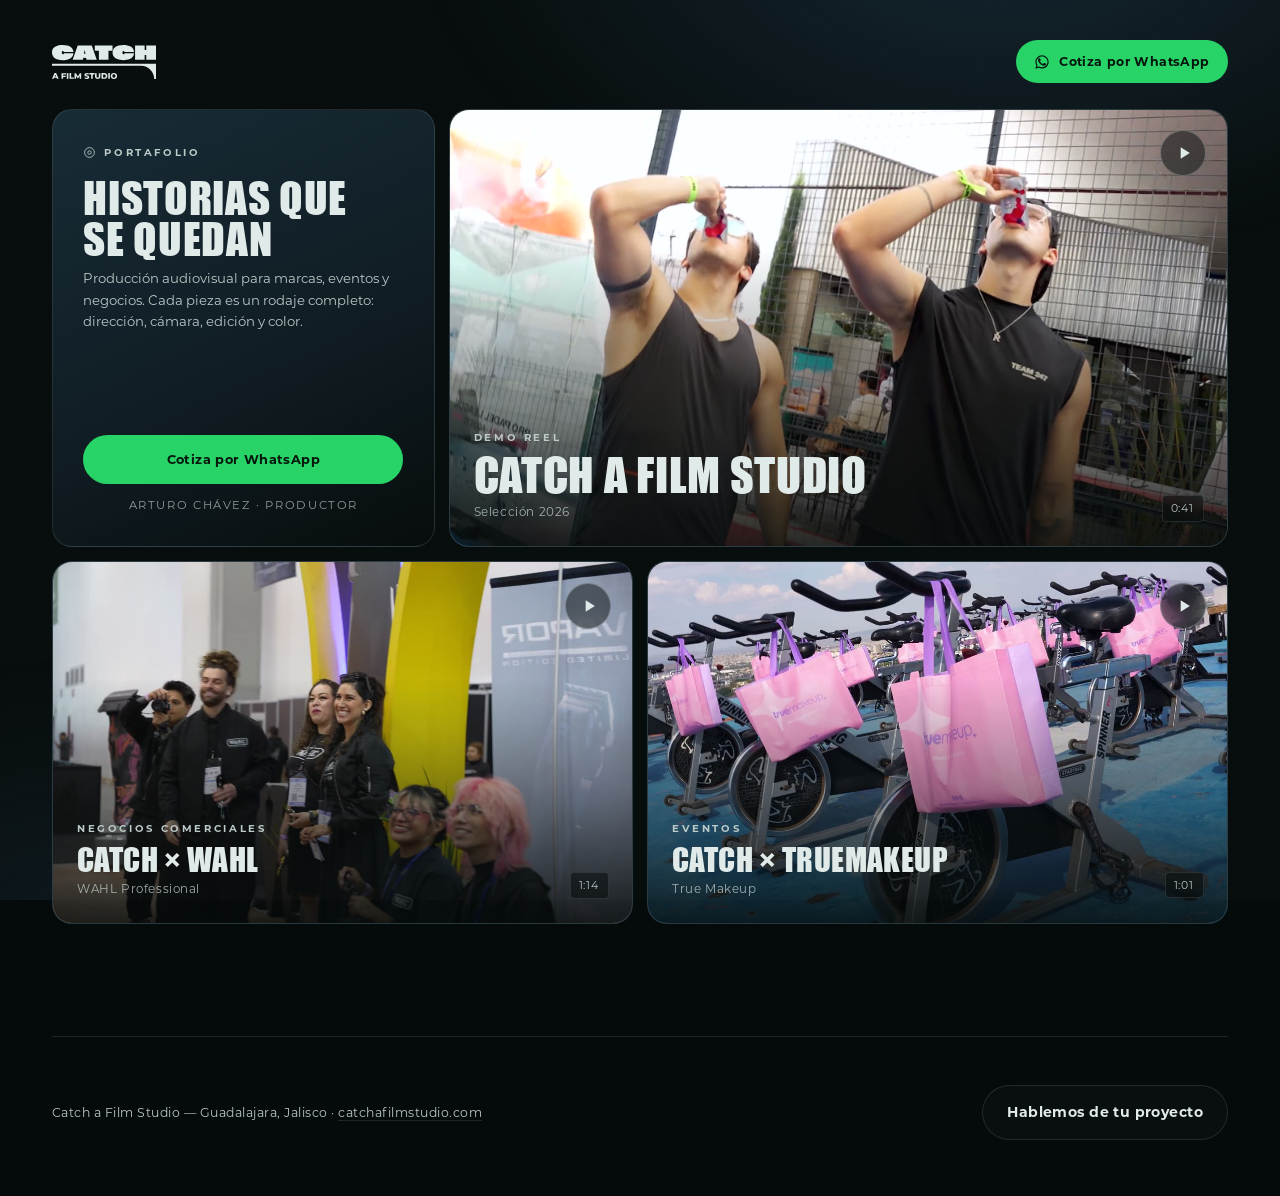
==== portafolio/index.html @ 4f9776ef "Portafolio bento: página independiente en /portafolio Grid modular estilo bento (al que hacía Linktr" ====
<!DOCTYPE html>
<html lang="es">
<head>
<meta charset="utf-8">
<meta name="viewport" content="width=device-width, initial-scale=1">
<title>Portafolio — Catch a Film Studio</title>
<meta name="description" content="Portafolio de video de Catch a Film Studio. Producción audiovisual para marcas, eventos y negocios.">
<meta name="robots" content="noindex">
<meta property="og:title" content="Portafolio — Catch a Film Studio">
<meta property="og:description" content="Producción audiovisual para marcas, eventos y negocios.">
<meta property="og:type" content="website">
<meta property="og:image" content="https://catchafilmstudio.com/videos/poster-reel.jpg">
<link rel="icon" href="../favicon.svg" type="image/svg+xml">
<link rel="stylesheet" href="../fonts.css">
<style>
:root{
  --negro:#050A0A; --petroleo:#0D191F; --card:#11212A; --card-2:#152935;
  --salvia:#BBC9C7; --bruma:#E0EAE9; --line:rgba(187,201,199,.14);
  --wa:#25D366; --wa-dark:#1FB457;
  --maxw:1240px; --gap:14px; --r:20px;
  --display:'CatchImpact','Haettenschweiler','Arial Narrow Bold',sans-serif;
  --body:'Montserrat',system-ui,-apple-system,sans-serif;
}
*{box-sizing:border-box; margin:0; padding:0}
html{scroll-behavior:smooth}
body{
  background:var(--negro); color:var(--bruma); font-family:var(--body);
  line-height:1.7; -webkit-font-smoothing:antialiased; overflow-x:hidden;
  min-height:100vh;
}
body.locked{overflow:hidden}
/* grano cinematográfico, igual que el sitio principal */
body::before{
  content:""; position:fixed; inset:0; z-index:9999; pointer-events:none;
  background-image:url("data:image/svg+xml;utf8,<svg xmlns='http://www.w3.org/2000/svg' width='140' height='140'><filter id='n'><feTurbulence type='fractalNoise' baseFrequency='0.9' numOctaves='2'/><feColorMatrix type='saturate' values='0'/></filter><rect width='100%25' height='100%25' filter='url(%23n)' opacity='0.5'/></svg>");
  opacity:.05; mix-blend-mode:screen;
}
/* halo sutil de fondo */
body::after{
  content:""; position:fixed; inset:0; z-index:-1; pointer-events:none;
  background:
    radial-gradient(900px 520px at 78% -8%, rgba(21,41,53,.85), transparent 65%),
    radial-gradient(700px 480px at 8% 105%, rgba(13,25,31,.9), transparent 60%);
}
a{color:inherit; text-decoration:none}
img{max-width:100%; display:block}
:focus-visible{outline:2px solid var(--bruma); outline-offset:3px; border-radius:4px}

.wrap{max-width:var(--maxw); margin:0 auto; padding:0 clamp(1rem,3.5vw,2rem)}

/* ===== HEADER ===== */
header{padding:clamp(1.5rem,4vw,2.5rem) 0 clamp(1.1rem,3vw,1.6rem)}
.topbar{display:flex; align-items:center; justify-content:space-between; gap:1rem; flex-wrap:wrap}
.brand{display:flex; align-items:center; color:var(--bruma)}
.brand svg{height:34px; width:auto; fill:currentColor}
.brand svg *{fill:currentColor}
.topbar .btn-wa{padding:.62rem 1.1rem; font-size:.78rem}

.btn{
  display:inline-flex; align-items:center; gap:.55rem; font-weight:700; font-size:.88rem;
  padding:.9rem 1.5rem; border-radius:999px; letter-spacing:.03em; cursor:pointer;
  border:1px solid transparent; font-family:var(--body);
  transition:transform .15s ease, background .2s, border-color .2s, color .2s;
}
.btn-wa{background:var(--wa); color:#04140a}
.btn-wa:hover{background:var(--wa-dark); transform:translateY(-2px)}
.btn-ghost{border-color:var(--line); color:var(--bruma); background:rgba(255,255,255,.02)}
.btn-ghost:hover{border-color:var(--salvia); transform:translateY(-2px)}

/* ===== BENTO ===== */
main{padding-bottom:clamp(2rem,6vw,4rem)}
.bento{
  display:grid; grid-template-columns:repeat(6,1fr); gap:var(--gap);
  align-items:stretch;
}
.tile{
  position:relative; overflow:hidden; border-radius:var(--r);
  background:var(--card); border:1px solid var(--line);
  opacity:0; transform:translateY(22px);
  transition:opacity .6s ease, transform .6s ease;
}
.tile.in{opacity:1; transform:none}
.tile.v-tile{cursor:pointer; display:block; width:100%; text-align:left; font:inherit; color:inherit; padding:0}

/* tamaños */
.tile[data-size="lg"]{grid-column:span 4; aspect-ratio:16/9}
.tile[data-size="md"]{grid-column:span 3; aspect-ratio:16/10}
.tile[data-size="sm"]{grid-column:span 2; aspect-ratio:4/3}
.tile[data-size="tall"]{grid-column:span 2; aspect-ratio:9/16}
.tile[data-size="info"]{grid-column:span 2}

/* media dentro del tile */
.media{position:absolute; inset:0; overflow:hidden; background:var(--petroleo)}
.media img.poster, .media video{
  position:absolute; inset:0; width:100%; height:100%; object-fit:cover;
  transition:transform .7s cubic-bezier(.2,.7,.3,1), opacity .5s ease;
}
.media video{opacity:0}
.media video.ready{opacity:1}
.tile:hover .media img.poster, .tile:hover .media video{transform:scale(1.045)}
/* velo para que el texto siempre se lea */
.veil{
  position:absolute; inset:0;
  background:linear-gradient(to top, rgba(5,10,10,.88) 0%, rgba(5,10,10,.35) 38%, rgba(5,10,10,0) 68%);
  transition:opacity .4s ease;
}
.tinfo{position:absolute; left:0; right:0; bottom:0; padding:clamp(1rem,2vw,1.5rem); z-index:2}
.tcat{
  display:inline-block; font-size:.63rem; font-weight:700; letter-spacing:.26em;
  text-transform:uppercase; color:var(--salvia); margin-bottom:.45rem;
}
.ttitle{
  font-family:var(--display); font-weight:400; text-transform:uppercase;
  line-height:.96; letter-spacing:.015em; color:var(--bruma);
  font-size:clamp(1.15rem,2.4vw,2rem);
}
.tile[data-size="lg"] .ttitle{font-size:clamp(1.6rem,3.6vw,2.9rem)}
.tclient{font-size:.74rem; color:var(--salvia); letter-spacing:.05em; margin-top:.3rem; opacity:.85}

/* botón play */
.vplay{
  position:absolute; top:clamp(.9rem,2vw,1.3rem); right:clamp(.9rem,2vw,1.3rem); z-index:3;
  width:46px; height:46px; border-radius:999px; display:grid; place-items:center;
  background:rgba(5,10,10,.5); border:1px solid rgba(224,234,233,.28);
  backdrop-filter:blur(8px); color:var(--bruma);
  transition:background .25s ease, transform .25s ease, border-color .25s;
}
.vplay svg{width:20px; height:20px; fill:currentColor; margin-left:2px}
.tile:hover .vplay{background:var(--bruma); color:var(--negro); transform:scale(1.08); border-color:var(--bruma)}
.dur{
  position:absolute; bottom:clamp(1rem,2vw,1.5rem); right:clamp(1rem,2vw,1.5rem); z-index:3;
  font-size:.68rem; letter-spacing:.08em; color:var(--salvia);
  background:rgba(5,10,10,.55); border:1px solid var(--line);
  padding:.2rem .5rem; border-radius:4px; backdrop-filter:blur(6px);
}
.dur:empty{display:none}

/* tile de identidad */
.tile[data-size="info"]{
  background:linear-gradient(155deg, var(--card-2) 0%, var(--petroleo) 60%, var(--negro) 100%);
  display:flex; flex-direction:column; justify-content:space-between;
  padding:clamp(1.3rem,2.4vw,1.9rem); min-height:230px;
}
.info-top .eyebrow{
  display:inline-flex; align-items:center; gap:.5rem; font-size:.63rem; font-weight:700;
  letter-spacing:.26em; text-transform:uppercase; color:var(--salvia);
}
.eyebrow .lens{width:13px; height:13px; flex:none; color:var(--salvia)}
.info-h{
  font-family:var(--display); font-weight:400; text-transform:uppercase; line-height:.94;
  font-size:clamp(1.9rem,3.4vw,2.7rem); margin:.7rem 0 .55rem; letter-spacing:.015em;
}
.info-p{font-size:.83rem; color:var(--salvia); line-height:1.62}
.info-bot{margin-top:1.2rem}
.info-bot .btn{width:100%; justify-content:center; font-size:.8rem; padding:.8rem 1rem}
.info-name{font-size:.72rem; color:var(--salvia); letter-spacing:.14em; text-transform:uppercase; margin-top:.75rem; text-align:center; opacity:.75}

/* ===== FOOTER ===== */
footer{
  border-top:1px solid var(--line); padding:clamp(2rem,5vw,3rem) 0 clamp(2.5rem,6vw,3.5rem);
  margin-top:clamp(2rem,5vw,3rem);
}
.foot{display:flex; align-items:center; justify-content:space-between; gap:1.2rem; flex-wrap:wrap}
.foot-txt{font-size:.78rem; color:var(--salvia); letter-spacing:.04em}
.foot-txt a{border-bottom:1px solid var(--line)}
.foot-txt a:hover{color:var(--bruma); border-color:var(--salvia)}

/* ===== LIGHTBOX ===== */
.lb{
  position:fixed; inset:0; z-index:1000; display:none;
  background:rgba(3,7,7,.96); backdrop-filter:blur(14px);
  padding:clamp(1rem,4vw,3rem);
}
.lb.open{display:flex; align-items:center; justify-content:center}
.lb-inner{width:100%; max-width:1200px; position:relative}
.lb video{
  width:100%; max-height:78vh; border-radius:10px; background:#000; display:block;
  box-shadow:0 30px 90px rgba(0,0,0,.6);
}
.lb-meta{display:flex; align-items:baseline; gap:.9rem; flex-wrap:wrap; margin-top:1rem}
.lb-title{font-family:var(--display); text-transform:uppercase; font-size:clamp(1.2rem,2.6vw,1.9rem); letter-spacing:.015em; font-weight:400}
.lb-client{font-size:.76rem; color:var(--salvia); letter-spacing:.1em; text-transform:uppercase}
.lb-close, .lb-nav{
  position:absolute; z-index:5; width:46px; height:46px; border-radius:999px;
  display:grid; place-items:center; cursor:pointer; color:var(--bruma);
  background:rgba(17,33,42,.85); border:1px solid var(--line);
  transition:background .2s, color .2s, transform .2s;
}
.lb-close:hover, .lb-nav:hover{background:var(--bruma); color:var(--negro); transform:scale(1.07)}
.lb-close{top:-58px; right:0}
.lb-close svg, .lb-nav svg{width:20px; height:20px; fill:none; stroke:currentColor; stroke-width:2.2; stroke-linecap:round}
.lb-nav.prev{left:-62px; top:50%; margin-top:-23px}
.lb-nav.next{right:-62px; top:50%; margin-top:-23px}

/* ===== RESPONSIVE ===== */
@media (max-width:1000px){
  .bento{grid-template-columns:repeat(4,1fr)}
  .tile[data-size="lg"]{grid-column:span 4}
  .tile[data-size="md"]{grid-column:span 2; aspect-ratio:16/11}
  .tile[data-size="sm"]{grid-column:span 2}
  .tile[data-size="tall"]{grid-column:span 2}
  .tile[data-size="info"]{grid-column:span 4; min-height:0}
  .info-bot .btn{width:auto}
  .info-name{text-align:left}
  .lb-nav.prev{left:4px} .lb-nav.next{right:4px}
  .lb-close{top:4px; right:4px}
  .lb video{max-height:64vh}
}
@media (max-width:640px){
  :root{--gap:11px; --r:16px}
  .bento{grid-template-columns:repeat(2,1fr)}
  .tile[data-size="lg"]{grid-column:span 2; aspect-ratio:16/10}
  .tile[data-size="md"]{grid-column:span 2; aspect-ratio:16/10}
  .tile[data-size="sm"]{grid-column:span 2; aspect-ratio:16/10}
  .tile[data-size="tall"]{grid-column:span 2; aspect-ratio:4/5}
  .tile[data-size="info"]{grid-column:span 2}
  .brand svg{height:27px}
  .vplay{width:40px; height:40px}
}
@media (prefers-reduced-motion:reduce){
  .tile{opacity:1; transform:none; transition:none}
  .media img.poster, .media video{transition:none}
}
noscript .ns{
  display:block; padding:1.2rem 1.4rem; border:1px solid var(--line); border-radius:var(--r);
  background:var(--card); color:var(--salvia); font-size:.85rem; margin-bottom:var(--gap);
}
</style>
</head>
<body>

<div class="wrap">
  <header>
    <div class="topbar">
      <a class="brand" href="https://catchafilmstudio.com" aria-label="Catch a Film Studio — inicio">
        <svg xmlns="http://www.w3.org/2000/svg" viewBox="0 0 292.71 95.68" role="img" aria-label="Catch a Film Studio">
          <polygon points="260.76 1.12 260.76 14.01 265.26 14.01 265.26 1.86 266 1.12 292.71 1.12 292.71 41.3 266 41.3 265.26 40.56 265.26 28.4 260.76 28.4 260.76 41.3 233.81 41.3 233.81 1.12 260.76 1.12"/>
          <path d="M58.09,41.3L72.29,1.08l39.64.1,14.05,40.12h-28.95l-.73-4.98-8.29-.26-.96,5.24h-28.95ZM94.03,24.43l-1.75-10.42c-1.5,3.09-1.59,7.03-2.25,10.41h4Z"/>
          <path d="M60.58,19.97h-26.96c-.26,0-.19-3.49-3.72-2.99-3.16.44-3.21,8.27.1,8.87s3.36-2.9,3.62-2.9h26.46c.05,11.86-10.83,17.66-21.35,19.21C20.61,44.82-2.58,40.35.23,17.29,2.68-2.72,39.36-3.23,52.55,5.38c5.38,3.51,7.26,8.41,8.03,14.59Z"/>
          <path d="M230.81,22.94c-.08,7.68-5.44,13.91-12.35,16.75-12.3,5.06-39.35,4.67-46-9.12-3.9-8.09-2.07-18.89,5.18-24.5,12.82-9.9,53.8-9.3,53.17,13.89h-26.21c-.74,0-.64-3.45-3.97-2.99-3.03.42-3.44,8.23.1,8.87,3.2.58,3.32-2.9,3.87-2.9h26.21Z"/>
          <polygon points="170.41 1.12 170.41 16 158.93 16 158.93 41.3 131.97 41.3 131.97 16 120.49 16 120.49 1.12 170.41 1.12"/>
          <path d="M12.75,92.15h-6.82l-1.27,3.13H0l7.12-16.13h4.49l7.15,16.13h-4.75l-1.27-3.13ZM11.41,88.79l-2.07-5.16-2.08,5.16h4.15Z"/>
          <path d="M31.32,82.68v3.55h7.12v3.53h-7.12v5.53h-4.56v-16.13h12.65v3.53h-8.09Z"/>
          <path d="M41.55,79.15h4.56v16.13h-4.56v-16.13Z"/>
          <path d="M49.37,79.15h4.56v12.51h7.7v3.62h-12.26v-16.13Z"/>
          <path d="M77.99,95.29l-.05-8.55-4.15,6.96h-2.03l-4.13-6.73v8.32h-4.22v-16.13h3.76l5.67,9.31,5.53-9.31h3.76l.05,16.13h-4.19Z"/>
          <path d="M90.99,93.83l1.5-3.37c1.43.94,3.46,1.59,5.32,1.59s2.63-.53,2.63-1.31c0-2.56-9.17-.69-9.17-6.68,0-2.88,2.35-5.23,7.15-5.23,2.1,0,4.26.48,5.85,1.41l-1.41,3.39c-1.54-.83-3.07-1.24-4.47-1.24-1.91,0-2.61.65-2.61,1.45,0,2.47,9.15.62,9.15,6.57,0,2.81-2.35,5.21-7.15,5.21-2.65,0-5.28-.71-6.8-1.77Z"/>
          <path d="M110.23,82.77h-4.95v-3.62h14.45v3.62h-4.93v12.51h-4.56v-12.51Z"/>
          <path d="M121.04,88.1v-8.94h4.56v8.8c0,2.77,1.15,3.87,3.06,3.87s3.04-1.11,3.04-3.87v-8.8h4.49v8.94c0,4.82-2.81,7.51-7.58,7.51s-7.58-2.7-7.58-7.51Z"/>
          <path d="M139.29,79.15h7.63c5.35,0,9.01,3.11,9.01,8.07s-3.66,8.07-9.01,8.07h-7.63v-16.13ZM146.74,91.65c2.74,0,4.59-1.64,4.59-4.43s-1.84-4.43-4.59-4.43h-2.88v8.85h2.88Z"/>
          <path d="M158.33,79.15h4.56v16.13h-4.56v-16.13Z"/>
          <path d="M165.31,87.22c0-4.84,3.8-8.39,8.97-8.39s8.96,3.55,8.96,8.39-3.8,8.39-8.96,8.39-8.97-3.55-8.97-8.39ZM178.63,87.22c0-2.79-1.91-4.61-4.36-4.61s-4.36,1.82-4.36,4.61,1.91,4.61,4.36,4.61,4.36-1.82,4.36-4.61Z"/>
          <path d="M250.48,53.09H0v5h250.48c20.55,0,37.27,16.86,37.27,37.59h4.96v-42.59h-42.23Z"/>
        </svg>
      </a>
      <a class="btn btn-wa" href="https://wa.me/message/MRQD3GPUILESJ1" target="_blank" rel="noopener">
        <svg viewBox="0 0 24 24" width="16" height="16" fill="currentColor" aria-hidden="true"><path d="M17.47 14.38c-.3-.15-1.76-.87-2.03-.97-.27-.1-.47-.15-.67.15-.2.3-.77.97-.94 1.17-.17.2-.35.22-.65.07-.3-.15-1.26-.46-2.4-1.48-.89-.79-1.49-1.77-1.66-2.07-.17-.3-.02-.46.13-.61.13-.13.3-.35.45-.52.15-.17.2-.3.3-.5.1-.2.05-.37-.02-.52-.07-.15-.67-1.61-.92-2.21-.24-.58-.49-.5-.67-.51h-.57c-.2 0-.52.07-.79.37-.27.3-1.04 1.02-1.04 2.48s1.06 2.88 1.21 3.08c.15.2 2.1 3.2 5.08 4.49.71.31 1.26.49 1.69.63.71.23 1.36.19 1.87.12.57-.09 1.76-.72 2.01-1.41.25-.7.25-1.29.17-1.42-.07-.13-.27-.2-.57-.35zM12.04 2C6.58 2 2.13 6.45 2.13 11.91c0 1.75.46 3.45 1.32 4.95L2 22l5.25-1.38a9.87 9.87 0 0 0 4.79 1.22h.01c5.46 0 9.91-4.45 9.91-9.91S17.5 2 12.04 2zm0 18.01a8.2 8.2 0 0 1-4.19-1.15l-.3-.18-3.12.82.83-3.04-.2-.31a8.19 8.19 0 0 1-1.25-4.36c0-4.53 3.7-8.22 8.24-8.22 2.2 0 4.26.86 5.81 2.42a8.16 8.16 0 0 1 2.41 5.81c0 4.54-3.69 8.21-8.24 8.21z"/></svg>
        Cotiza por WhatsApp
      </a>
    </div>
  </header>

  <main>
    <noscript><div class="ns">Para ver el portafolio activa JavaScript, o escríbeme por WhatsApp y te mando los videos directo.</div></noscript>
    <div class="bento" id="bento"></div>
  </main>

  <footer>
    <div class="foot">
      <div class="foot-txt">
        Catch a Film Studio — Guadalajara, Jalisco ·
        <a href="https://catchafilmstudio.com" target="_blank" rel="noopener">catchafilmstudio.com</a>
      </div>
      <a class="btn btn-ghost" href="https://wa.me/message/MRQD3GPUILESJ1" target="_blank" rel="noopener">Hablemos de tu proyecto</a>
    </div>
  </footer>
</div>

<!-- LIGHTBOX -->
<div class="lb" id="lb" role="dialog" aria-modal="true" aria-label="Reproductor de video">
  <div class="lb-inner">
    <button class="lb-close" id="lbClose" aria-label="Cerrar"><svg viewBox="0 0 24 24"><path d="M6 6l12 12M18 6L6 18"/></svg></button>
    <button class="lb-nav prev" id="lbPrev" aria-label="Anterior"><svg viewBox="0 0 24 24"><path d="M15 5l-7 7 7 7"/></svg></button>
    <button class="lb-nav next" id="lbNext" aria-label="Siguiente"><svg viewBox="0 0 24 24"><path d="M9 5l7 7-7 7"/></svg></button>
    <video id="lbVideo" controls playsinline preload="none"></video>
    <div class="lb-meta">
      <span class="lb-title" id="lbTitle"></span>
      <span class="lb-client" id="lbClient"></span>
    </div>
  </div>
</div>

<script>
/* ============================================================
   PORTAFOLIO BENTO — CATCH A FILM STUDIO
   ------------------------------------------------------------
   PARA AGREGAR UN VIDEO NUEVO:
   1. Sube a  deploy/videos/  tres archivos:
        catch-NOMBRE.mp4   (HD, el que se ve en grande al dar clic)
        prev-NOMBRE.mp4    (versión ligera 720p sin audio, el mosaico)
        poster-NOMBRE.jpg  (primer cuadro, se ve mientras carga)
   2. Copia un bloque de aquí abajo y cambia los datos.
   3. size: 'lg' (grande 4 cols) · 'md' (mediano 3) · 'sm' (chico 2)
            'tall' (vertical 9:16, para reels de marca personal)
   4. dur: es la duración del video HD, escrita a mano ('1:14'). Es opcional:
      si no la pones simplemente no sale la etiqueta. NO se saca sola del
      preview porque el preview es un recorte corto y marcaría mal.
   El acomodo se reordena solo. No hay que tocar nada más.
   ============================================================ */
var TILES = [
  { tipo:'info' },

  {
    tipo:'video', size:'lg',
    cat:'Demo Reel',
    titulo:'Catch a Film Studio',
    cliente:'Selección 2026',
    prev:'../videos/prev-reel.mp4',
    hd:'../videos/demo-reel.mp4',
    poster:'../videos/poster-reel.jpg',
    dur:'0:41'
  },
  {
    tipo:'video', size:'md',
    cat:'Negocios comerciales',
    titulo:'Catch × WAHL',
    cliente:'WAHL Professional',
    prev:'../videos/prev-wahl.mp4',
    hd:'../videos/catch-wahl.mp4',
    poster:'../videos/poster-wahl.jpg',
    dur:'1:14'
  },
  {
    tipo:'video', size:'md',
    cat:'Eventos',
    titulo:'Catch × Truemakeup',
    cliente:'True Makeup',
    prev:'../videos/prev-truemakeup.mp4',
    hd:'../videos/catch-truemakeup.mp4',
    poster:'../videos/poster-truemakeup.jpg',
    dur:'1:01'
  }
];

(function(){
  var bento = document.getElementById('bento');
  var LENS = '<svg class="lens" viewBox="0 0 24 24" fill="none" stroke="currentColor" stroke-width="1.6"><circle cx="12" cy="12" r="9"/><circle cx="12" cy="12" r="3.2"/></svg>';
  var PLAY = '<svg viewBox="0 0 24 24"><path d="M8 5v14l11-7z"/></svg>';

  function esc(s){ return String(s == null ? '' : s).replace(/[&<>"]/g, function(c){
    return {'&':'&amp;','<':'&lt;','>':'&gt;','"':'&quot;'}[c]; }); }

  var videos = [];   // solo los tiles de video, en orden (para el lightbox)

  TILES.forEach(function(t){
    if(t.tipo === 'info'){
      var box = document.createElement('div');
      box.className = 'tile';
      box.setAttribute('data-size','info');
      box.innerHTML =
        '<div class="info-top">' +
          '<span class="eyebrow">' + LENS + 'Portafolio</span>' +
          '<h1 class="info-h">Historias que<br>se quedan</h1>' +
          '<p class="info-p">Producción audiovisual para marcas, eventos y negocios. ' +
          'Cada pieza es un rodaje completo: dirección, cámara, edición y color.</p>' +
        '</div>' +
        '<div class="info-bot">' +
          '<a class="btn btn-wa" href="https://wa.me/message/MRQD3GPUILESJ1" target="_blank" rel="noopener">Cotiza por WhatsApp</a>' +
          '<div class="info-name">Arturo Chávez · Productor</div>' +
        '</div>';
      bento.appendChild(box);
      return;
    }

    var i = videos.length;
    videos.push(t);

    var el = document.createElement('button');
    el.className = 'tile v-tile';
    el.type = 'button';
    el.setAttribute('data-size', t.size || 'md');
    el.setAttribute('data-i', i);
    el.setAttribute('aria-label', 'Ver ' + (t.titulo || 'video'));
    el.innerHTML =
      '<div class="media">' +
        '<img class="poster" src="' + esc(t.poster) + '" alt="" loading="lazy">' +
        '<video muted loop playsinline preload="none" data-src="' + esc(t.prev) + '"></video>' +
      '</div>' +
      '<div class="veil"></div>' +
      '<span class="vplay" aria-hidden="true">' + PLAY + '</span>' +
      '<span class="dur">' + esc(t.dur || '') + '</span>' +
      '<div class="tinfo">' +
        (t.cat ? '<span class="tcat">' + esc(t.cat) + '</span>' : '') +
        '<div class="ttitle">' + esc(t.titulo) + '</div>' +
        (t.cliente ? '<div class="tclient">' + esc(t.cliente) + '</div>' : '') +
      '</div>';
    bento.appendChild(el);
  });

  /* ---- aparición escalonada ---- */
  var tiles = bento.querySelectorAll('.tile');
  if('IntersectionObserver' in window){
    var revealIO = new IntersectionObserver(function(entries){
      entries.forEach(function(e){
        if(e.isIntersecting){
          var idx = Array.prototype.indexOf.call(tiles, e.target);
          e.target.style.transitionDelay = Math.min(idx, 5) * 60 + 'ms';
          e.target.classList.add('in');
          revealIO.unobserve(e.target);
        }
      });
    }, { threshold:.12, rootMargin:'0px 0px -8% 0px' });
    tiles.forEach(function(t){ revealIO.observe(t); });
  } else {
    tiles.forEach(function(t){ t.classList.add('in'); });
  }

  /* ---- autoplay del preview al entrar en pantalla ---- */
  var saveData = navigator.connection && navigator.connection.saveData;
  var reduce = window.matchMedia && window.matchMedia('(prefers-reduced-motion: reduce)').matches;

  if('IntersectionObserver' in window && !saveData && !reduce){
    var playIO = new IntersectionObserver(function(entries){
      entries.forEach(function(e){
        var v = e.target.querySelector('video');
        if(!v) return;
        if(e.isIntersecting){
          if(!v.src){
            v.src = v.getAttribute('data-src');
            v.addEventListener('loadeddata', function(){ v.classList.add('ready'); }, { once:true });
          }
          var p = v.play();
          if(p && p.catch) p.catch(function(){});
        } else {
          v.pause();
        }
      });
    }, { threshold:.35 });
    bento.querySelectorAll('.v-tile').forEach(function(t){ playIO.observe(t); });
  }

  /* ---- LIGHTBOX ---- */
  var lb = document.getElementById('lb');
  var lbVideo = document.getElementById('lbVideo');
  var lbTitle = document.getElementById('lbTitle');
  var lbClient = document.getElementById('lbClient');
  var cur = 0, lastFocus = null;

  function open(i){
    cur = (i + videos.length) % videos.length;
    var t = videos[cur];
    lastFocus = document.activeElement;
    lbVideo.poster = t.poster || '';
    lbVideo.src = t.hd;
    lbTitle.textContent = t.titulo || '';
    lbClient.textContent = t.cliente || '';
    lb.classList.add('open');
    document.body.classList.add('locked');
    var p = lbVideo.play();
    if(p && p.catch) p.catch(function(){});
    document.getElementById('lbClose').focus();
  }
  function close(){
    lb.classList.remove('open');
    document.body.classList.remove('locked');
    lbVideo.pause();
    lbVideo.removeAttribute('src');
    lbVideo.load();
    if(lastFocus && lastFocus.focus) lastFocus.focus();
  }

  bento.addEventListener('click', function(e){
    var tile = e.target.closest ? e.target.closest('.v-tile') : null;
    if(tile) open(parseInt(tile.getAttribute('data-i'), 10));
  });

  document.getElementById('lbClose').addEventListener('click', close);
  document.getElementById('lbPrev').addEventListener('click', function(){ open(cur - 1); });
  document.getElementById('lbNext').addEventListener('click', function(){ open(cur + 1); });
  lb.addEventListener('click', function(e){ if(e.target === lb) close(); });

  document.addEventListener('keydown', function(e){
    if(!lb.classList.contains('open')) return;
    if(e.key === 'Escape') close();
    else if(e.key === 'ArrowLeft') open(cur - 1);
    else if(e.key === 'ArrowRight') open(cur + 1);
  });

  // si solo hay un video, no tiene sentido mostrar las flechas
  if(videos.length < 2){
    document.getElementById('lbPrev').style.display = 'none';
    document.getElementById('lbNext').style.display = 'none';
  }
})();
</script>
</body>
</html>
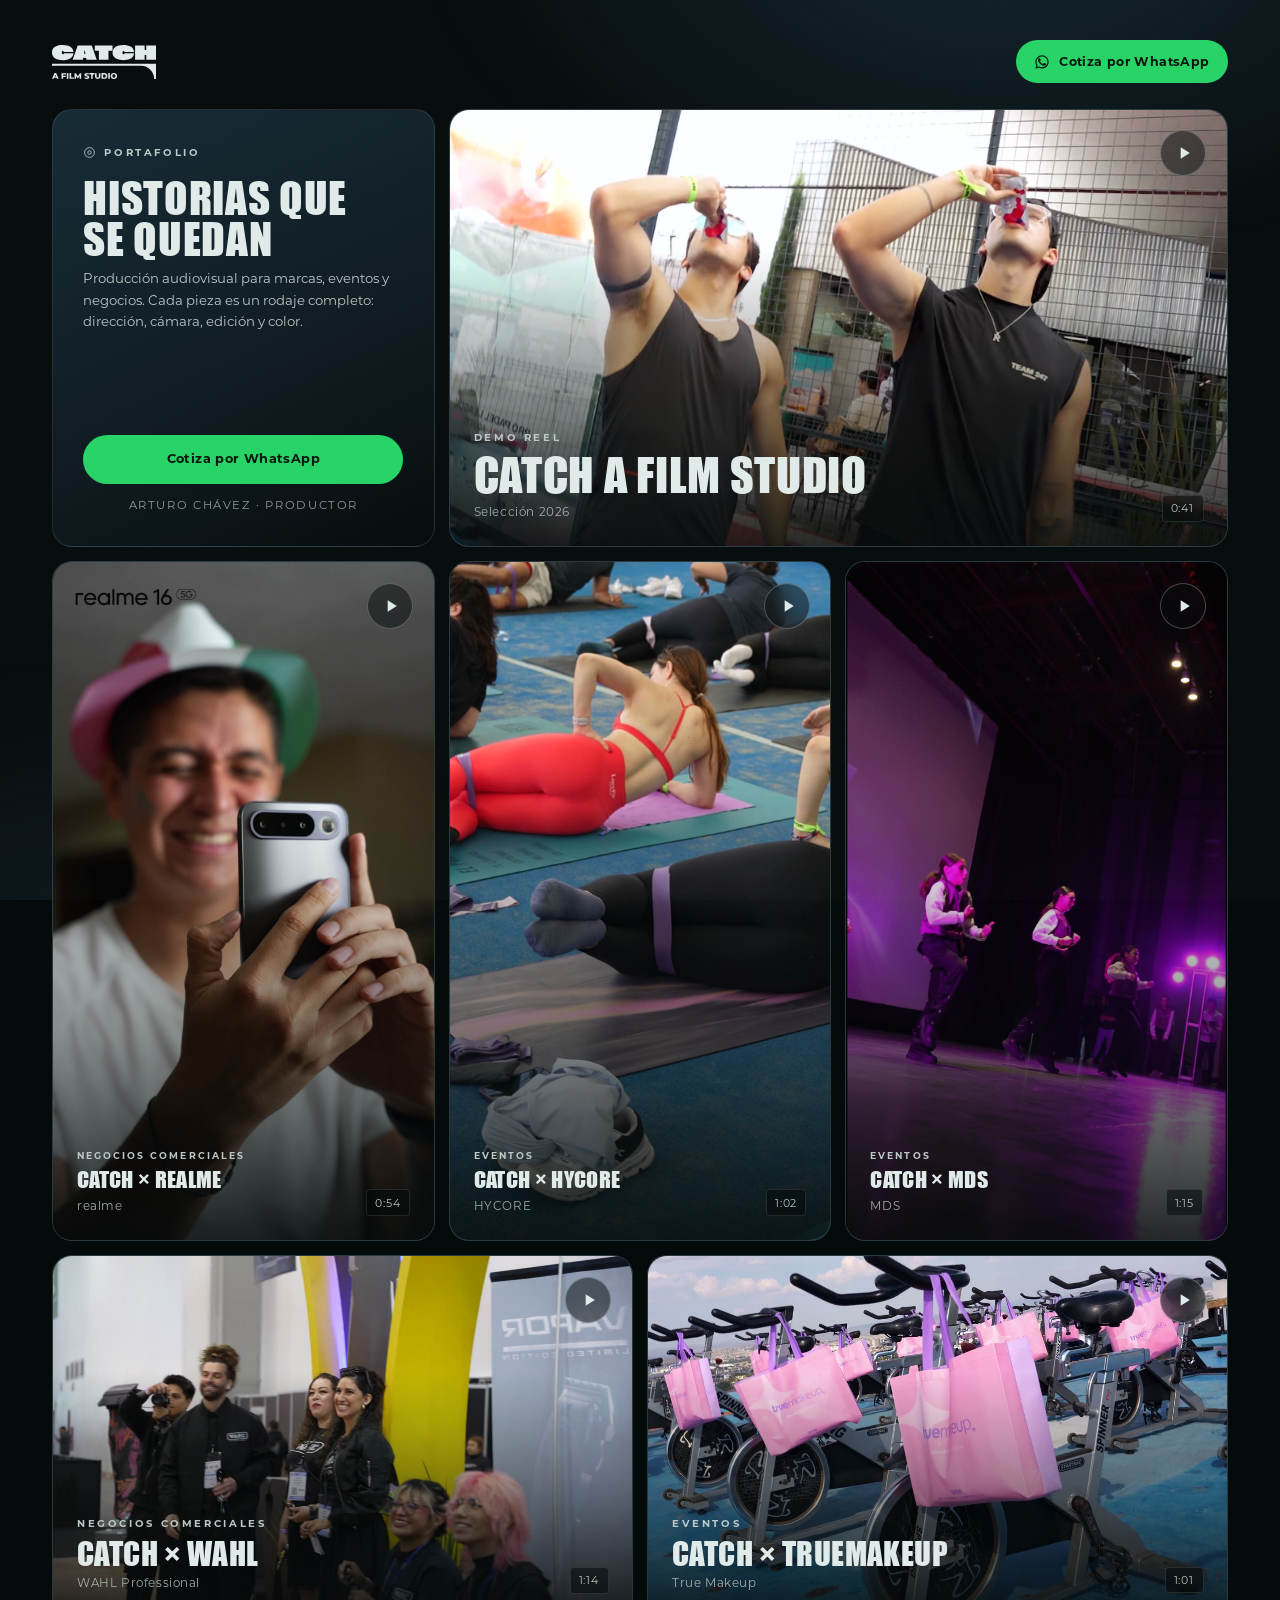
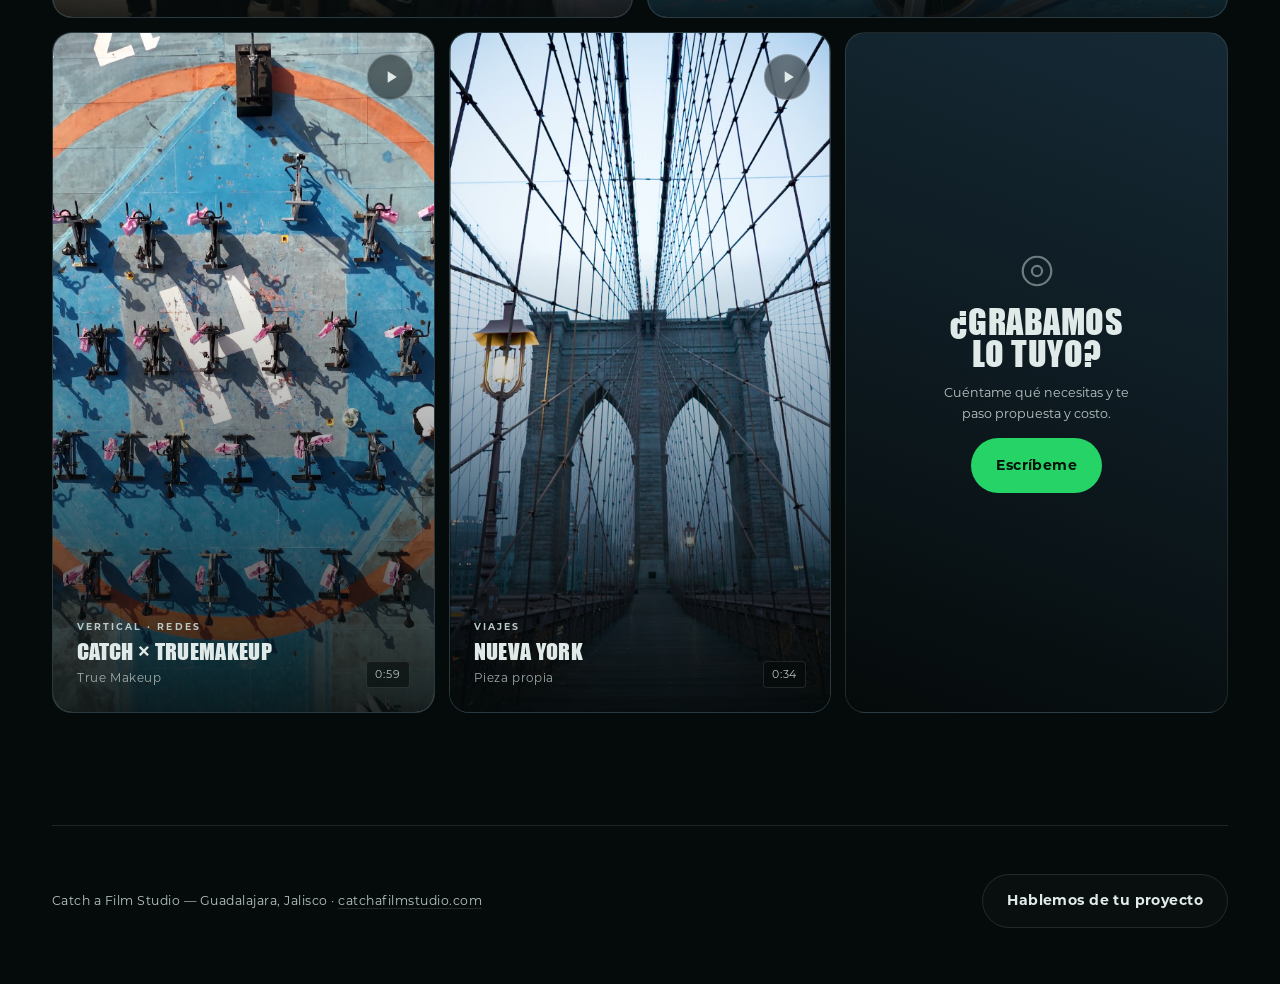
==== commit 17d28618: "Portafolio bento: sumar los 5 videos verticales de la carpeta BENTO realme, HYCORE, MDS, Nueva York " ====
--- a/portafolio/index.html
+++ b/portafolio/index.html
@@ -72,6 +72,10 @@
 .bento{
   display:grid; grid-template-columns:repeat(6,1fr); gap:var(--gap);
   align-items:stretch;
+  /* dense = si un mosaico no cabe en la fila, el grid mete el siguiente que sí
+     quepa en vez de dejar el hueco negro. Es lo que sostiene la mezcla de
+     horizontales y verticales cuando cambia el número de columnas. */
+  grid-auto-flow:row dense;
 }
 .tile{
   position:relative; overflow:hidden; border-radius:var(--r);
@@ -88,6 +92,7 @@
 .tile[data-size="sm"]{grid-column:span 2; aspect-ratio:4/3}
 .tile[data-size="tall"]{grid-column:span 2; aspect-ratio:9/16}
 .tile[data-size="info"]{grid-column:span 2}
+.tile[data-size="cta"]{grid-column:span 2}
 
 /* media dentro del tile */
 .media{position:absolute; inset:0; overflow:hidden; background:var(--petroleo)}
@@ -155,6 +160,23 @@
 .info-bot .btn{width:100%; justify-content:center; font-size:.8rem; padding:.8rem 1rem}
 .info-name{font-size:.72rem; color:var(--salvia); letter-spacing:.14em; text-transform:uppercase; margin-top:.75rem; text-align:center; opacity:.75}
 
+/* mosaico de cierre: cuadra la última banda y da salida al prospecto */
+.tile[data-size="cta"]{
+  background:linear-gradient(200deg, var(--card-2) 0%, var(--petroleo) 55%, var(--negro) 100%);
+  display:flex; flex-direction:column; align-items:center; justify-content:center; text-align:center;
+  gap:.9rem; padding:clamp(1.3rem,2.4vw,1.9rem); min-height:210px;
+}
+.cta-lens{width:38px; height:38px; color:var(--salvia); opacity:.55}
+.cta-h{
+  font-family:var(--display); font-weight:400; text-transform:uppercase; line-height:.96;
+  font-size:clamp(1.5rem,2.7vw,2.1rem); letter-spacing:.015em;
+}
+.cta-p{font-size:.79rem; color:var(--salvia); line-height:1.6; max-width:24ch}
+
+/* en un mosaico vertical el titular tiene menos ancho */
+.tile[data-size="tall"] .ttitle{font-size:clamp(1.05rem,1.7vw,1.4rem)}
+.tile[data-size="tall"] .tcat{font-size:.58rem; letter-spacing:.22em}
+
 /* ===== FOOTER ===== */
 footer{
   border-top:1px solid var(--line); padding:clamp(2rem,5vw,3rem) 0 clamp(2.5rem,6vw,3.5rem);
@@ -200,6 +222,7 @@
   .tile[data-size="sm"]{grid-column:span 2}
   .tile[data-size="tall"]{grid-column:span 2}
   .tile[data-size="info"]{grid-column:span 4; min-height:0}
+  .tile[data-size="cta"]{grid-column:span 2}
   .info-bot .btn{width:auto}
   .info-name{text-align:left}
   .lb-nav.prev{left:4px} .lb-nav.next{right:4px}
@@ -212,8 +235,19 @@
   .tile[data-size="lg"]{grid-column:span 2; aspect-ratio:16/10}
   .tile[data-size="md"]{grid-column:span 2; aspect-ratio:16/10}
   .tile[data-size="sm"]{grid-column:span 2; aspect-ratio:16/10}
-  .tile[data-size="tall"]{grid-column:span 2; aspect-ratio:4/5}
+  /* los verticales van de dos en dos: es donde mejor se lee el 9:16 */
+  .tile[data-size="tall"]{grid-column:span 1; aspect-ratio:9/16}
+  /* si el número de verticales es impar, el último se queda sin pareja y
+     abre un hueco negro. El JS lo marca y aquí se le da el ancho completo. */
+  .tile[data-size="tall"].odd-last{grid-column:span 2; aspect-ratio:4/5}
+  .tile[data-size="tall"].odd-last .ttitle{font-size:clamp(1.15rem,2.4vw,2rem)}
+  .tile[data-size="tall"].odd-last .tinfo{padding:1rem}
+  .tile[data-size="tall"] .tinfo{padding:.7rem}
+  .tile[data-size="tall"] .vplay{width:34px; height:34px; top:.6rem; right:.6rem}
+  .tile[data-size="tall"] .vplay svg{width:15px; height:15px}
+  .tile[data-size="tall"] .dur{bottom:.7rem; right:.7rem; font-size:.62rem}
   .tile[data-size="info"]{grid-column:span 2}
+  .tile[data-size="cta"]{grid-column:span 2}
   .brand svg{height:27px}
   .vplay{width:40px; height:40px}
 }
@@ -321,6 +355,37 @@
     dur:'0:41'
   },
   {
+    tipo:'video', size:'tall',
+    cat:'Negocios comerciales',
+    titulo:'Catch × realme',
+    cliente:'realme',
+    prev:'../videos/prev-realme.mp4',
+    hd:'../videos/catch-realme.mp4',
+    poster:'../videos/poster-realme.jpg',
+    dur:'0:54'
+  },
+  {
+    tipo:'video', size:'tall',
+    cat:'Eventos',
+    titulo:'Catch × HYCORE',
+    cliente:'HYCORE',
+    prev:'../videos/prev-hycore.mp4',
+    hd:'../videos/catch-hycore.mp4',
+    poster:'../videos/poster-hycore.jpg',
+    dur:'1:02'
+  },
+  {
+    tipo:'video', size:'tall',
+    cat:'Eventos',
+    titulo:'Catch × MDS',
+    cliente:'MDS',
+    prev:'../videos/prev-mds.mp4',
+    hd:'../videos/catch-mds.mp4',
+    poster:'../videos/poster-mds.jpg',
+    dur:'1:15'
+  },
+
+  {
     tipo:'video', size:'md',
     cat:'Negocios comerciales',
     titulo:'Catch × WAHL',
@@ -339,7 +404,30 @@
     hd:'../videos/catch-truemakeup.mp4',
     poster:'../videos/poster-truemakeup.jpg',
     dur:'1:01'
-  }
+  },
+
+  {
+    tipo:'video', size:'tall',
+    cat:'Vertical · Redes',
+    titulo:'Catch × Truemakeup',
+    cliente:'True Makeup',
+    prev:'../videos/prev-truemakeup-v.mp4',
+    hd:'../videos/catch-truemakeup-v.mp4',
+    poster:'../videos/poster-truemakeup-v.jpg',
+    dur:'0:59'
+  },
+  {
+    tipo:'video', size:'tall',
+    cat:'Viajes',
+    titulo:'Nueva York',
+    cliente:'Pieza propia',
+    prev:'../videos/prev-nyc.mp4',
+    hd:'../videos/catch-nyc.mp4',
+    poster:'../videos/poster-nyc.jpg',
+    dur:'0:34'
+  },
+
+  { tipo:'cta' }
 ];
 
 (function(){
@@ -369,6 +457,20 @@
           '<div class="info-name">Arturo Chávez · Productor</div>' +
         '</div>';
       bento.appendChild(box);
+      return;
+    }
+
+    if(t.tipo === 'cta'){
+      var cta = document.createElement('div');
+      cta.className = 'tile';
+      cta.setAttribute('data-size','cta');
+      cta.innerHTML =
+        '<svg class="cta-lens" viewBox="0 0 24 24" fill="none" stroke="currentColor" stroke-width="1.4" aria-hidden="true">' +
+          '<circle cx="12" cy="12" r="9"/><circle cx="12" cy="12" r="3.2"/></svg>' +
+        '<div class="cta-h">¿Grabamos<br>lo tuyo?</div>' +
+        '<p class="cta-p">Cuéntame qué necesitas y te paso propuesta y costo.</p>' +
+        '<a class="btn btn-wa" href="https://wa.me/message/MRQD3GPUILESJ1" target="_blank" rel="noopener">Escríbeme</a>';
+      bento.appendChild(cta);
       return;
     }
 
@@ -396,6 +498,11 @@
       '</div>';
     bento.appendChild(el);
   });
+
+  /* en móvil los verticales se acomodan de dos en dos; si sobra uno,
+     se marca para que ocupe el ancho completo y no deje hueco */
+  var talls = bento.querySelectorAll('.tile[data-size="tall"]');
+  if(talls.length % 2 === 1) talls[talls.length - 1].classList.add('odd-last');
 
   /* ---- aparición escalonada ---- */
   var tiles = bento.querySelectorAll('.tile');
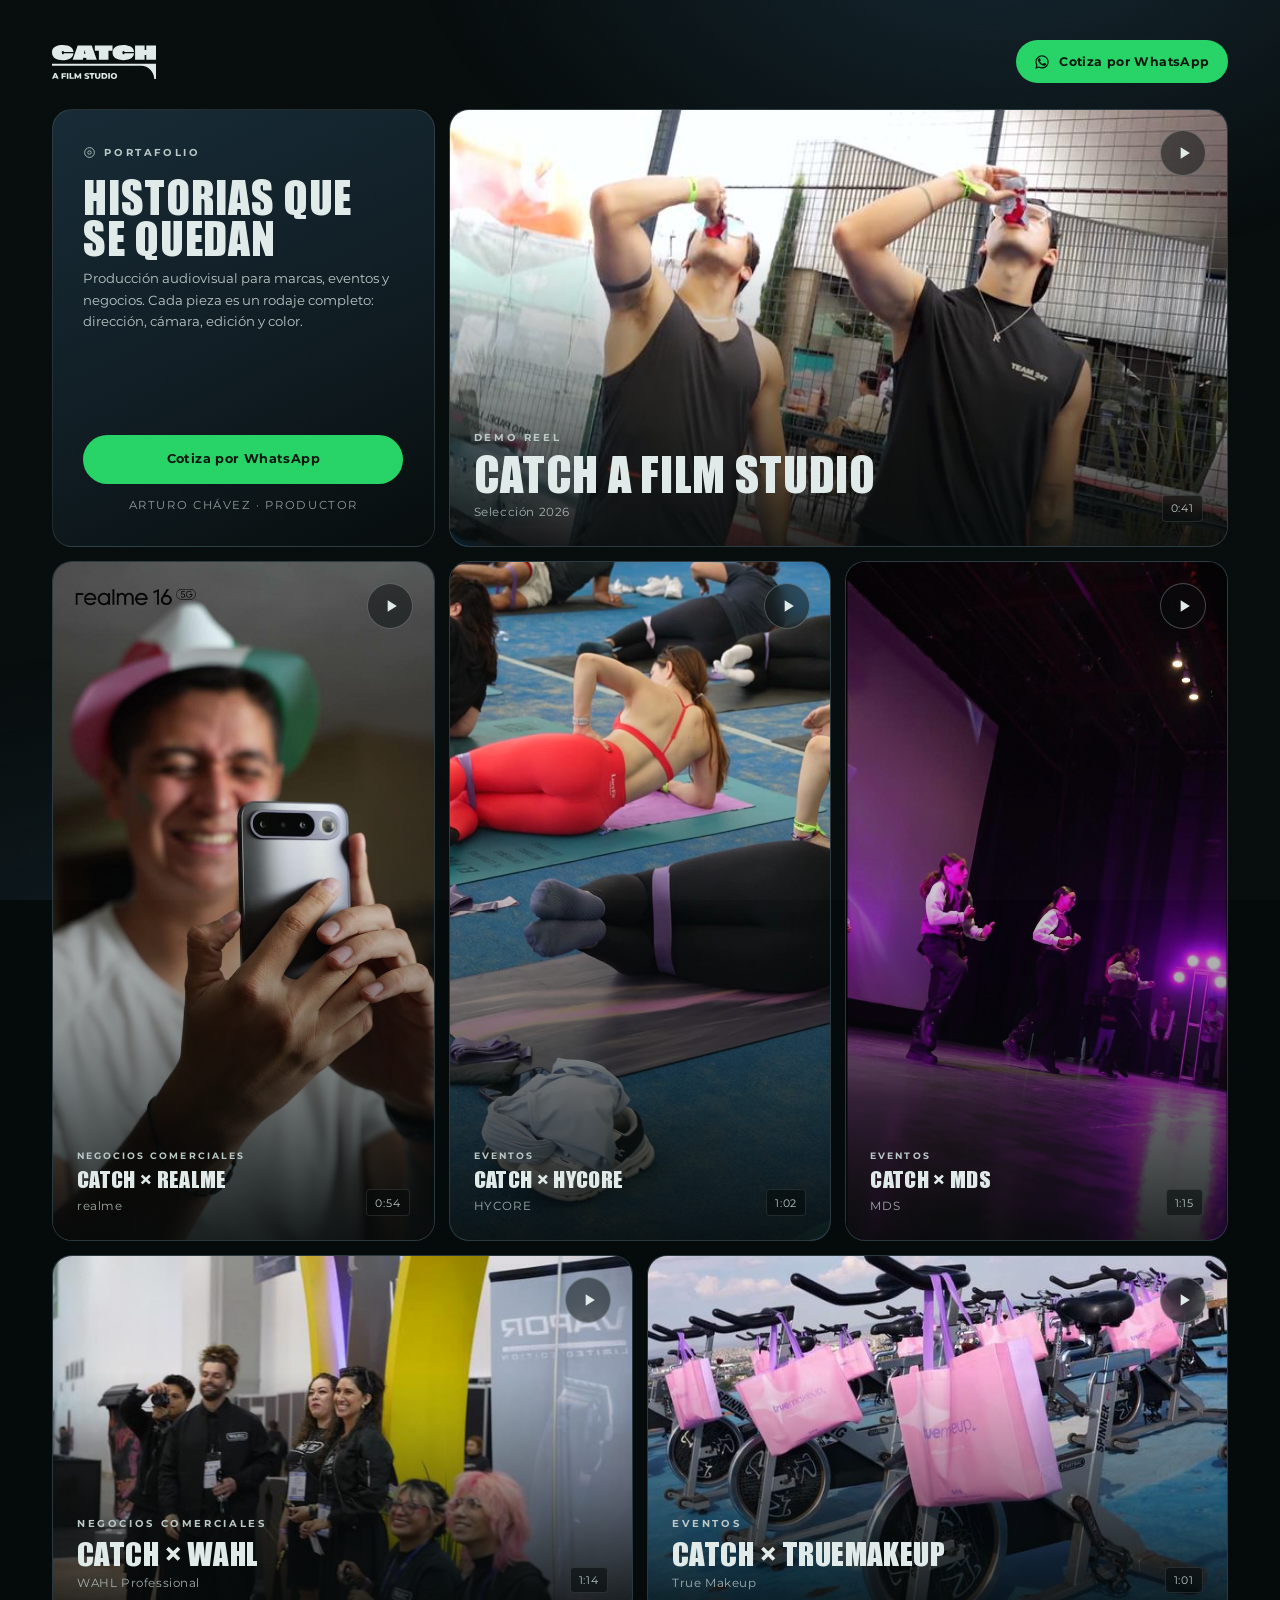
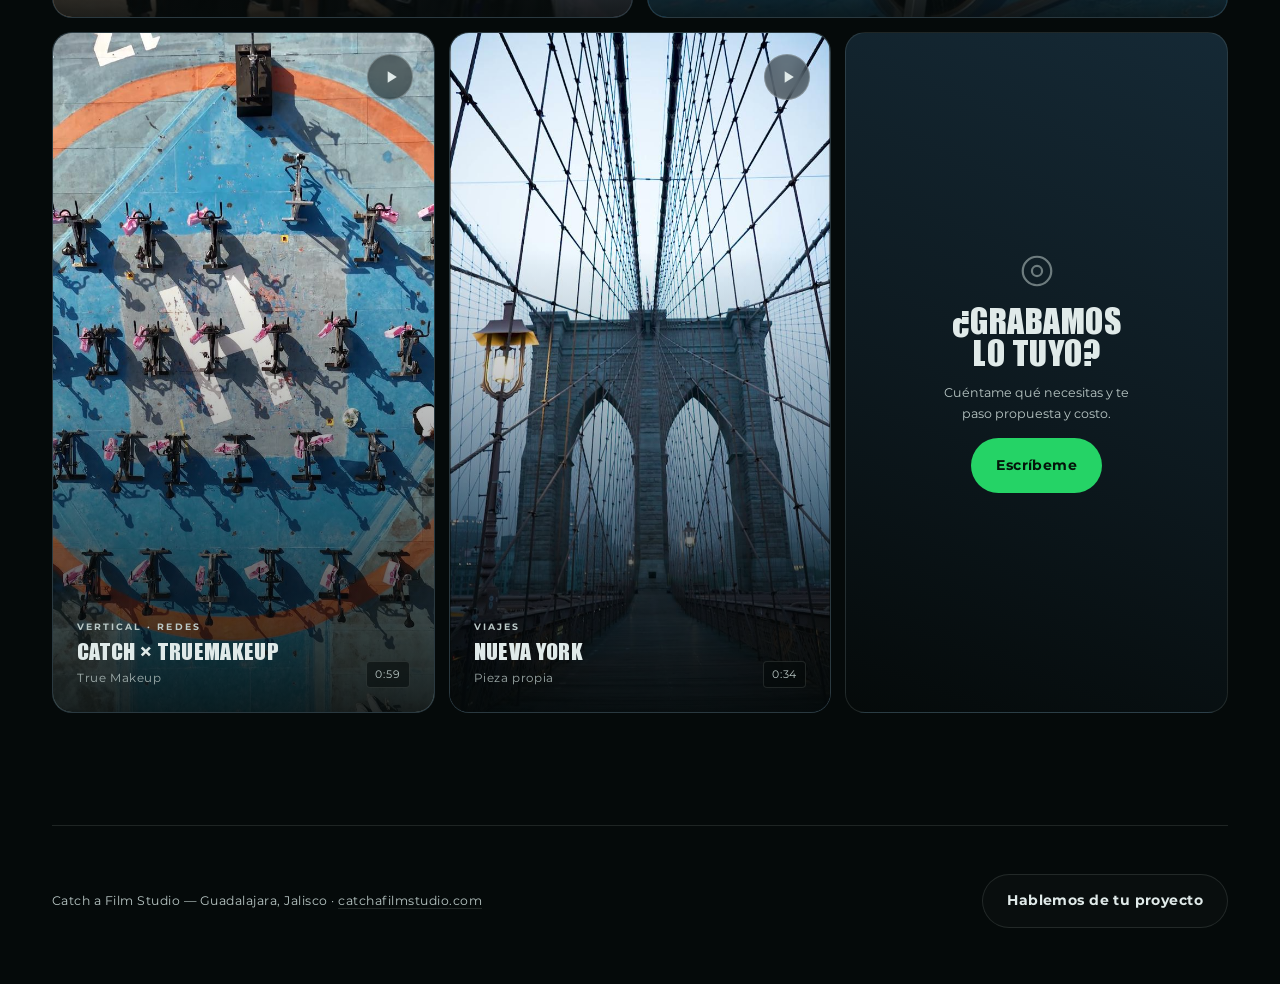
==== commit d43da20b: "Acelerar el portafolio bento sin tocar la calidad de los videos Los HD que se ven al dar clic quedan" ====
--- a/portafolio/index.html
+++ b/portafolio/index.html
@@ -11,8 +11,17 @@
 <meta property="og:type" content="website">
 <meta property="og:image" content="https://catchafilmstudio.com/videos/poster-reel.jpg">
 <link rel="icon" href="../favicon.svg" type="image/svg+xml">
-<link rel="stylesheet" href="../fonts.css">
+<link rel="preload" as="font" type="font/woff2" href="../fonts/impact.woff2" crossorigin>
+<link rel="preload" as="font" type="font/woff2" href="../fonts/montserrat-400.woff2" crossorigin>
+<link rel="preload" as="image" href="../videos/lite-poster-reel.jpg">
 <style>
+/* Fuentes en WOFF2 recortadas al alfabeto que se usa: 36 KB en total.
+   Antes iban en base64 dentro de un CSS aparte de 1.4 MB (660 KB comprimido)
+   que bloqueaba el primer pintado: en celular era pantalla en blanco.
+   font-display:swap = el texto se ve de inmediato con la fuente del sistema. */
+@font-face{font-family:'CatchImpact'; font-display:swap; src:url(../fonts/impact.woff2) format('woff2')}
+@font-face{font-family:'Montserrat'; font-weight:400; font-display:swap; src:url(../fonts/montserrat-400.woff2) format('woff2')}
+@font-face{font-family:'Montserrat'; font-weight:700; font-display:swap; src:url(../fonts/montserrat-700.woff2) format('woff2')}
 :root{
   --negro:#050A0A; --petroleo:#0D191F; --card:#11212A; --card-2:#152935;
   --salvia:#BBC9C7; --bruma:#E0EAE9; --line:rgba(187,201,199,.14);
@@ -188,12 +197,19 @@
 .foot-txt a:hover{color:var(--bruma); border-color:var(--salvia)}
 
 /* ===== LIGHTBOX ===== */
+/* por encima del grano (z-index 9999), si no el ruido queda sobre el video.
+   OJO: se oculta con visibility/opacity, NUNCA con display:none. Un <video>
+   dentro de un contenedor en display:none queda fuera del árbol de render y
+   Chrome no le arranca la reproducción: el lightbox abría en negro. */
 .lb{
-  position:fixed; inset:0; z-index:1000; display:none;
+  position:fixed; inset:0; z-index:10000;
+  display:flex; align-items:center; justify-content:center;
   background:rgba(3,7,7,.96); backdrop-filter:blur(14px);
   padding:clamp(1rem,4vw,3rem);
-}
-.lb.open{display:flex; align-items:center; justify-content:center}
+  opacity:0; visibility:hidden; pointer-events:none;
+  transition:opacity .25s ease, visibility .25s ease;
+}
+.lb.open{opacity:1; visibility:visible; pointer-events:auto}
 .lb-inner{width:100%; max-width:1200px; position:relative}
 .lb video{
   width:100%; max-height:78vh; border-radius:10px; background:#000; display:block;
@@ -209,6 +225,17 @@
   transition:background .2s, color .2s, transform .2s;
 }
 .lb-close:hover, .lb-nav:hover{background:var(--bruma); color:var(--negro); transform:scale(1.07)}
+.lb-sound{
+  position:absolute; left:50%; transform:translateX(-50%); bottom:78px; z-index:6;
+  display:inline-flex; align-items:center; gap:.5rem; cursor:pointer;
+  font-family:var(--body); font-weight:700; font-size:.82rem; letter-spacing:.03em;
+  padding:.7rem 1.2rem; border-radius:999px;
+  background:var(--bruma); color:var(--negro); border:0;
+  box-shadow:0 8px 30px rgba(0,0,0,.5);
+}
+.lb-sound[hidden]{display:none}
+.lb-sound:hover{background:#fff}
+.lb-sound svg{width:17px; height:17px; fill:none; stroke:currentColor; stroke-width:2; stroke-linecap:round; stroke-linejoin:round}
 .lb-close{top:-58px; right:0}
 .lb-close svg, .lb-nav svg{width:20px; height:20px; fill:none; stroke:currentColor; stroke-width:2.2; stroke-linecap:round}
 .lb-nav.prev{left:-62px; top:50%; margin-top:-23px}
@@ -316,7 +343,11 @@
     <button class="lb-close" id="lbClose" aria-label="Cerrar"><svg viewBox="0 0 24 24"><path d="M6 6l12 12M18 6L6 18"/></svg></button>
     <button class="lb-nav prev" id="lbPrev" aria-label="Anterior"><svg viewBox="0 0 24 24"><path d="M15 5l-7 7 7 7"/></svg></button>
     <button class="lb-nav next" id="lbNext" aria-label="Siguiente"><svg viewBox="0 0 24 24"><path d="M9 5l7 7-7 7"/></svg></button>
-    <video id="lbVideo" controls playsinline preload="none"></video>
+    <video id="lbVideo" controls playsinline preload="metadata"></video>
+    <button class="lb-sound" id="lbSound" hidden>
+      <svg viewBox="0 0 24 24" aria-hidden="true"><path d="M4 9v6h4l5 4V5L8 9H4z"/><path d="M16 8.5a4.5 4.5 0 0 1 0 7"/><path d="M19 5.5a8.5 8.5 0 0 1 0 13"/></svg>
+      Activar sonido
+    </button>
     <div class="lb-meta">
       <span class="lb-title" id="lbTitle"></span>
       <span class="lb-client" id="lbClient"></span>
@@ -349,7 +380,7 @@
     cat:'Demo Reel',
     titulo:'Catch a Film Studio',
     cliente:'Selección 2026',
-    prev:'../videos/prev-reel.mp4',
+    prev:'../videos/lite-reel.mp4',
     hd:'../videos/demo-reel.mp4',
     poster:'../videos/poster-reel.jpg',
     dur:'0:41'
@@ -359,7 +390,7 @@
     cat:'Negocios comerciales',
     titulo:'Catch × realme',
     cliente:'realme',
-    prev:'../videos/prev-realme.mp4',
+    prev:'../videos/lite-realme.mp4',
     hd:'../videos/catch-realme.mp4',
     poster:'../videos/poster-realme.jpg',
     dur:'0:54'
@@ -369,7 +400,7 @@
     cat:'Eventos',
     titulo:'Catch × HYCORE',
     cliente:'HYCORE',
-    prev:'../videos/prev-hycore.mp4',
+    prev:'../videos/lite-hycore.mp4',
     hd:'../videos/catch-hycore.mp4',
     poster:'../videos/poster-hycore.jpg',
     dur:'1:02'
@@ -379,7 +410,7 @@
     cat:'Eventos',
     titulo:'Catch × MDS',
     cliente:'MDS',
-    prev:'../videos/prev-mds.mp4',
+    prev:'../videos/lite-mds.mp4',
     hd:'../videos/catch-mds.mp4',
     poster:'../videos/poster-mds.jpg',
     dur:'1:15'
@@ -390,7 +421,7 @@
     cat:'Negocios comerciales',
     titulo:'Catch × WAHL',
     cliente:'WAHL Professional',
-    prev:'../videos/prev-wahl.mp4',
+    prev:'../videos/lite-wahl.mp4',
     hd:'../videos/catch-wahl.mp4',
     poster:'../videos/poster-wahl.jpg',
     dur:'1:14'
@@ -400,7 +431,7 @@
     cat:'Eventos',
     titulo:'Catch × Truemakeup',
     cliente:'True Makeup',
-    prev:'../videos/prev-truemakeup.mp4',
+    prev:'../videos/lite-truemakeup.mp4',
     hd:'../videos/catch-truemakeup.mp4',
     poster:'../videos/poster-truemakeup.jpg',
     dur:'1:01'
@@ -411,7 +442,7 @@
     cat:'Vertical · Redes',
     titulo:'Catch × Truemakeup',
     cliente:'True Makeup',
-    prev:'../videos/prev-truemakeup-v.mp4',
+    prev:'../videos/lite-truemakeup-v.mp4',
     hd:'../videos/catch-truemakeup-v.mp4',
     poster:'../videos/poster-truemakeup-v.jpg',
     dur:'0:59'
@@ -421,7 +452,7 @@
     cat:'Viajes',
     titulo:'Nueva York',
     cliente:'Pieza propia',
-    prev:'../videos/prev-nyc.mp4',
+    prev:'../videos/lite-nyc.mp4',
     hd:'../videos/catch-nyc.mp4',
     poster:'../videos/poster-nyc.jpg',
     dur:'0:34'
@@ -485,7 +516,7 @@
     el.setAttribute('aria-label', 'Ver ' + (t.titulo || 'video'));
     el.innerHTML =
       '<div class="media">' +
-        '<img class="poster" src="' + esc(t.poster) + '" alt="" loading="lazy">' +
+        '<img class="poster" src="' + esc(String(t.poster).replace('poster-','lite-poster-')) + '" alt="" loading="lazy" decoding="async">' +
         '<video muted loop playsinline preload="none" data-src="' + esc(t.prev) + '"></video>' +
       '</div>' +
       '<div class="veil"></div>' +
@@ -526,24 +557,68 @@
   var saveData = navigator.connection && navigator.connection.saveData;
   var reduce = window.matchMedia && window.matchMedia('(prefers-reduced-motion: reduce)').matches;
 
+  // En celular se reproduce UN mosaico a la vez (el más visible) en vez de
+  // todos los que caben en pantalla: en una red móvil, tres o cuatro videos
+  // bajando a la vez se pelean el ancho de banda y ninguno arranca.
+  var unoALaVez = window.matchMedia && window.matchMedia('(max-width: 900px)').matches;
+
   if('IntersectionObserver' in window && !saveData && !reduce){
+    var visibles = [];
+
+    function arranca(v){
+      if(!v) return;
+      if(!v.src){
+        v.src = v.getAttribute('data-src');
+        v.addEventListener('loadeddata', function(){ v.classList.add('ready'); }, { once:true });
+      }
+      var p = v.play();
+      if(p && p.catch) p.catch(function(){});
+    }
+
+    function decide(){
+      if(!unoALaVez){
+        visibles.forEach(function(t){ arranca(t.querySelector('video')); });
+        return;
+      }
+      // el que tenga el centro más cerca del centro de la pantalla
+      var medio = window.innerHeight / 2, mejor = null, dmin = Infinity;
+      visibles.forEach(function(t){
+        var r = t.getBoundingClientRect();
+        var d = Math.abs((r.top + r.bottom) / 2 - medio);
+        if(d < dmin){ dmin = d; mejor = t; }
+      });
+      visibles.forEach(function(t){
+        var v = t.querySelector('video');
+        if(!v) return;
+        if(t === mejor) arranca(v); else v.pause();
+      });
+    }
+
     var playIO = new IntersectionObserver(function(entries){
       entries.forEach(function(e){
-        var v = e.target.querySelector('video');
-        if(!v) return;
-        if(e.isIntersecting){
-          if(!v.src){
-            v.src = v.getAttribute('data-src');
-            v.addEventListener('loadeddata', function(){ v.classList.add('ready'); }, { once:true });
-          }
-          var p = v.play();
-          if(p && p.catch) p.catch(function(){});
-        } else {
-          v.pause();
+        var i = visibles.indexOf(e.target);
+        if(e.isIntersecting && i < 0) visibles.push(e.target);
+        else if(!e.isIntersecting && i >= 0) visibles.splice(i, 1);
+        if(!e.isIntersecting){
+          var v = e.target.querySelector('video');
+          if(v) v.pause();
         }
       });
+      decide();
     }, { threshold:.35 });
+
     bento.querySelectorAll('.v-tile').forEach(function(t){ playIO.observe(t); });
+
+    // el observer solo avisa al cruzar el umbral; al desplazarse despacio hay
+    // que recalcular cuál es el mosaico central
+    if(unoALaVez){
+      var pend = false;
+      window.addEventListener('scroll', function(){
+        if(pend) return;
+        pend = true;
+        setTimeout(function(){ pend = false; decide(); }, 250);
+      }, { passive:true });
+    }
   }
 
   /* ---- LIGHTBOX ---- */
@@ -551,23 +626,50 @@
   var lbVideo = document.getElementById('lbVideo');
   var lbTitle = document.getElementById('lbTitle');
   var lbClient = document.getElementById('lbClient');
+  var sound = document.getElementById('lbSound');
   var cur = 0, lastFocus = null;
+
+  // el clic aquí sí es un gesto del usuario: el navegador ya permite el audio
+  sound.addEventListener('click', function(){
+    lbVideo.muted = false;
+    var p = lbVideo.play();
+    if(p && p.catch) p.catch(function(){});
+    sound.hidden = true;
+  });
 
   function open(i){
     cur = (i + videos.length) % videos.length;
     var t = videos[cur];
     lastFocus = document.activeElement;
+    lbVideo.muted = false;   // si el anterior cayó al modo silencio, se reinicia
     lbVideo.poster = t.poster || '';
+    // el <video> nace con preload="none" para no bajar nada al abrir la página.
+    // Al asignarle src por código hay que subirlo a "auto" y llamar load(): sin eso
+    // el elemento se queda en networkState IDLE, no descarga y el play() se descarta.
+    lbVideo.preload = 'auto';
     lbVideo.src = t.hd;
+    lbVideo.load();
     lbTitle.textContent = t.titulo || '';
     lbClient.textContent = t.cliente || '';
     lb.classList.add('open');
     document.body.classList.add('locked');
+
+    // El navegador puede rechazar el play() con sonido (política de
+    // reproducción automática, o porque el archivo tardó en cargar y el clic
+    // ya "caducó"). Si eso pasa, arranca en silencio y ofrece el sonido a un
+    // clic: lo que NO puede pasar es quedarse congelado en el póster.
+    sound.hidden = true;
     var p = lbVideo.play();
-    if(p && p.catch) p.catch(function(){});
+    if(p && p.catch) p.catch(function(){
+      lbVideo.muted = true;
+      var p2 = lbVideo.play();
+      if(p2 && p2.catch) p2.catch(function(){});
+      sound.hidden = false;
+    });
     document.getElementById('lbClose').focus();
   }
   function close(){
+    sound.hidden = true;
     lb.classList.remove('open');
     document.body.classList.remove('locked');
     lbVideo.pause();
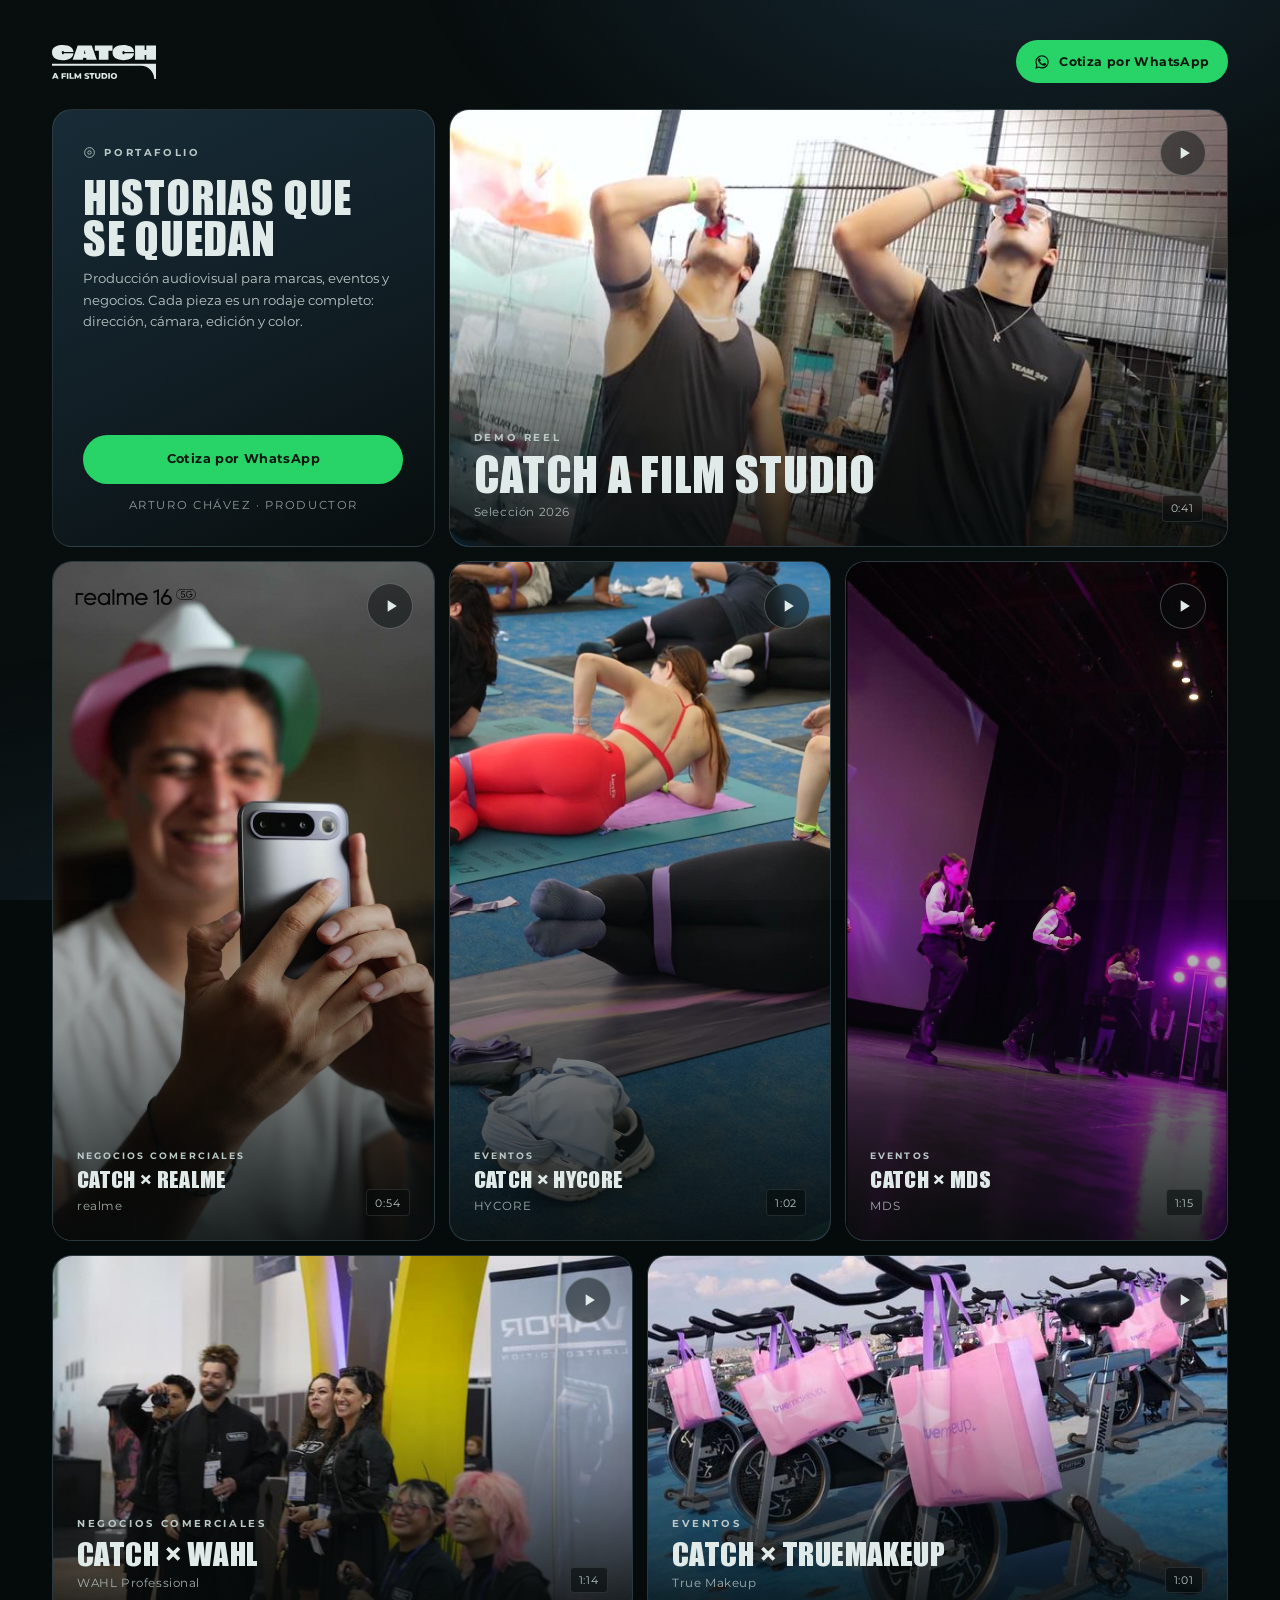
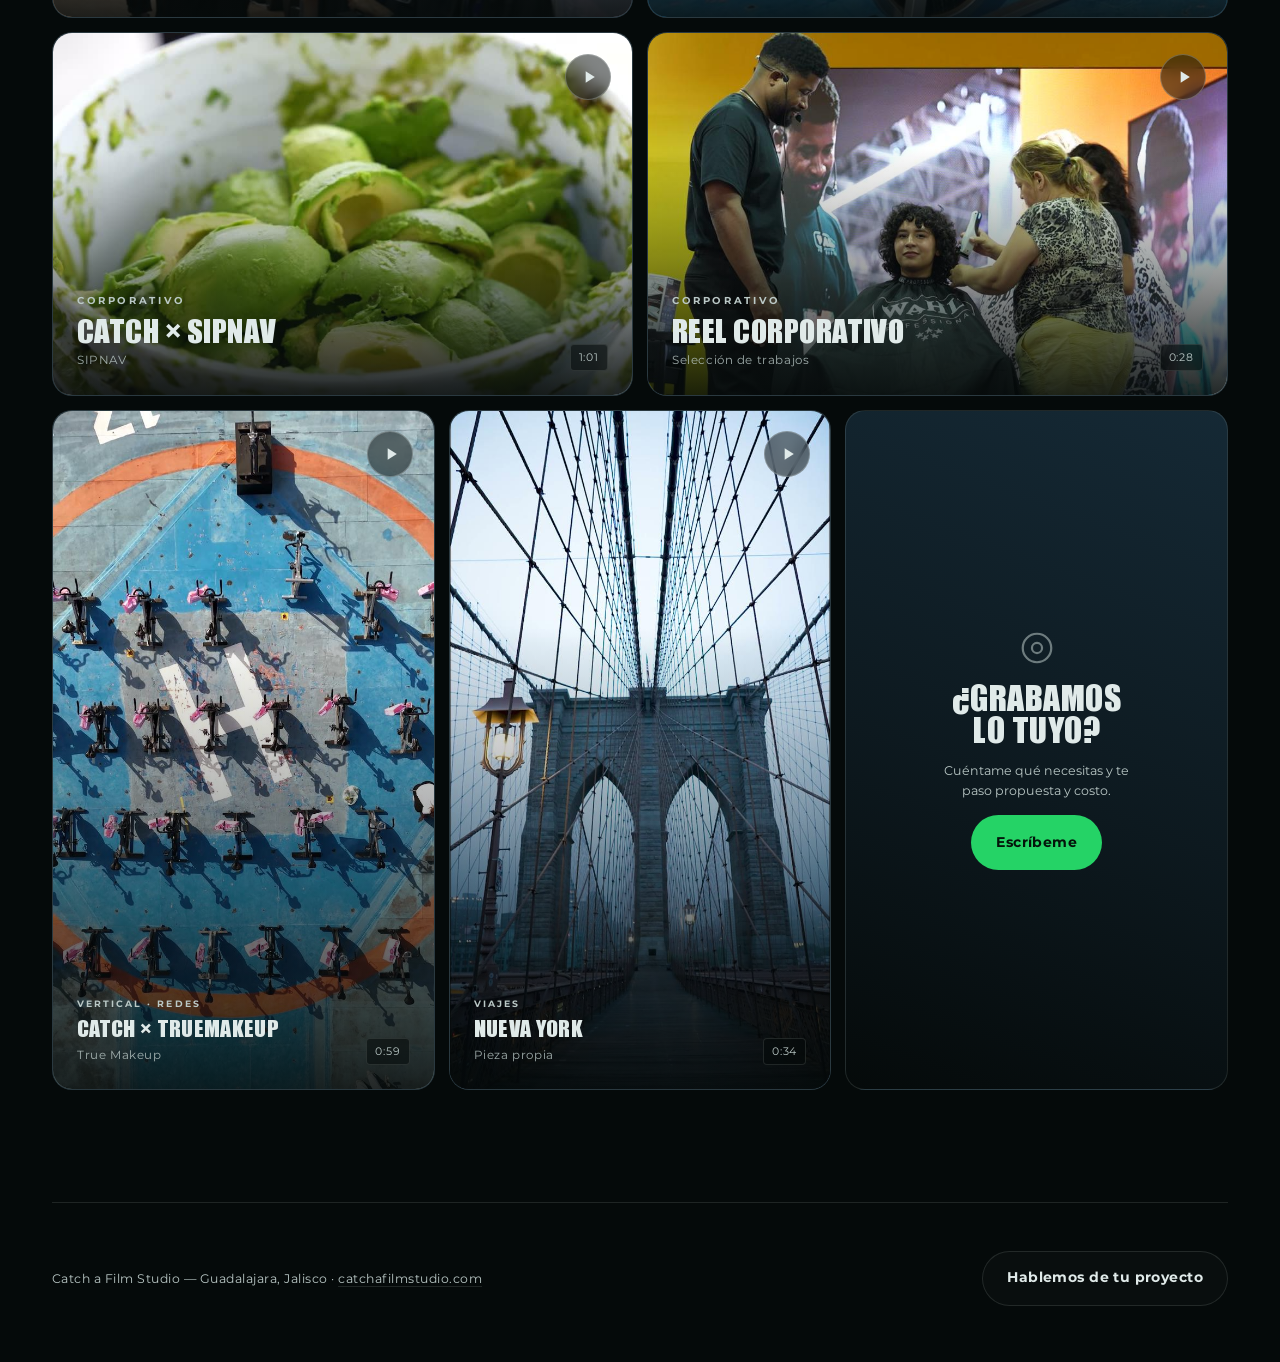
==== commit 903e3876: "Portafolio bento: sumar Sipnav y Reel corporativo (10 videos) De los tres archivos nuevos de la carp" ====
--- a/portafolio/index.html
+++ b/portafolio/index.html
@@ -438,6 +438,27 @@
   },
 
   {
+    tipo:'video', size:'md',
+    cat:'Corporativo',
+    titulo:'Catch × Sipnav',
+    cliente:'SIPNAV',
+    prev:'../videos/lite-sipnav.mp4',
+    hd:'../videos/catch-sipnav.mp4',
+    poster:'../videos/poster-sipnav.jpg',
+    dur:'1:01'
+  },
+  {
+    tipo:'video', size:'md',
+    cat:'Corporativo',
+    titulo:'Reel corporativo',
+    cliente:'Selección de trabajos',
+    prev:'../videos/lite-corporativo.mp4',
+    hd:'../videos/catch-corporativo.mp4',
+    poster:'../videos/poster-corporativo.jpg',
+    dur:'0:28'
+  },
+
+  {
     tipo:'video', size:'tall',
     cat:'Vertical · Redes',
     titulo:'Catch × Truemakeup',
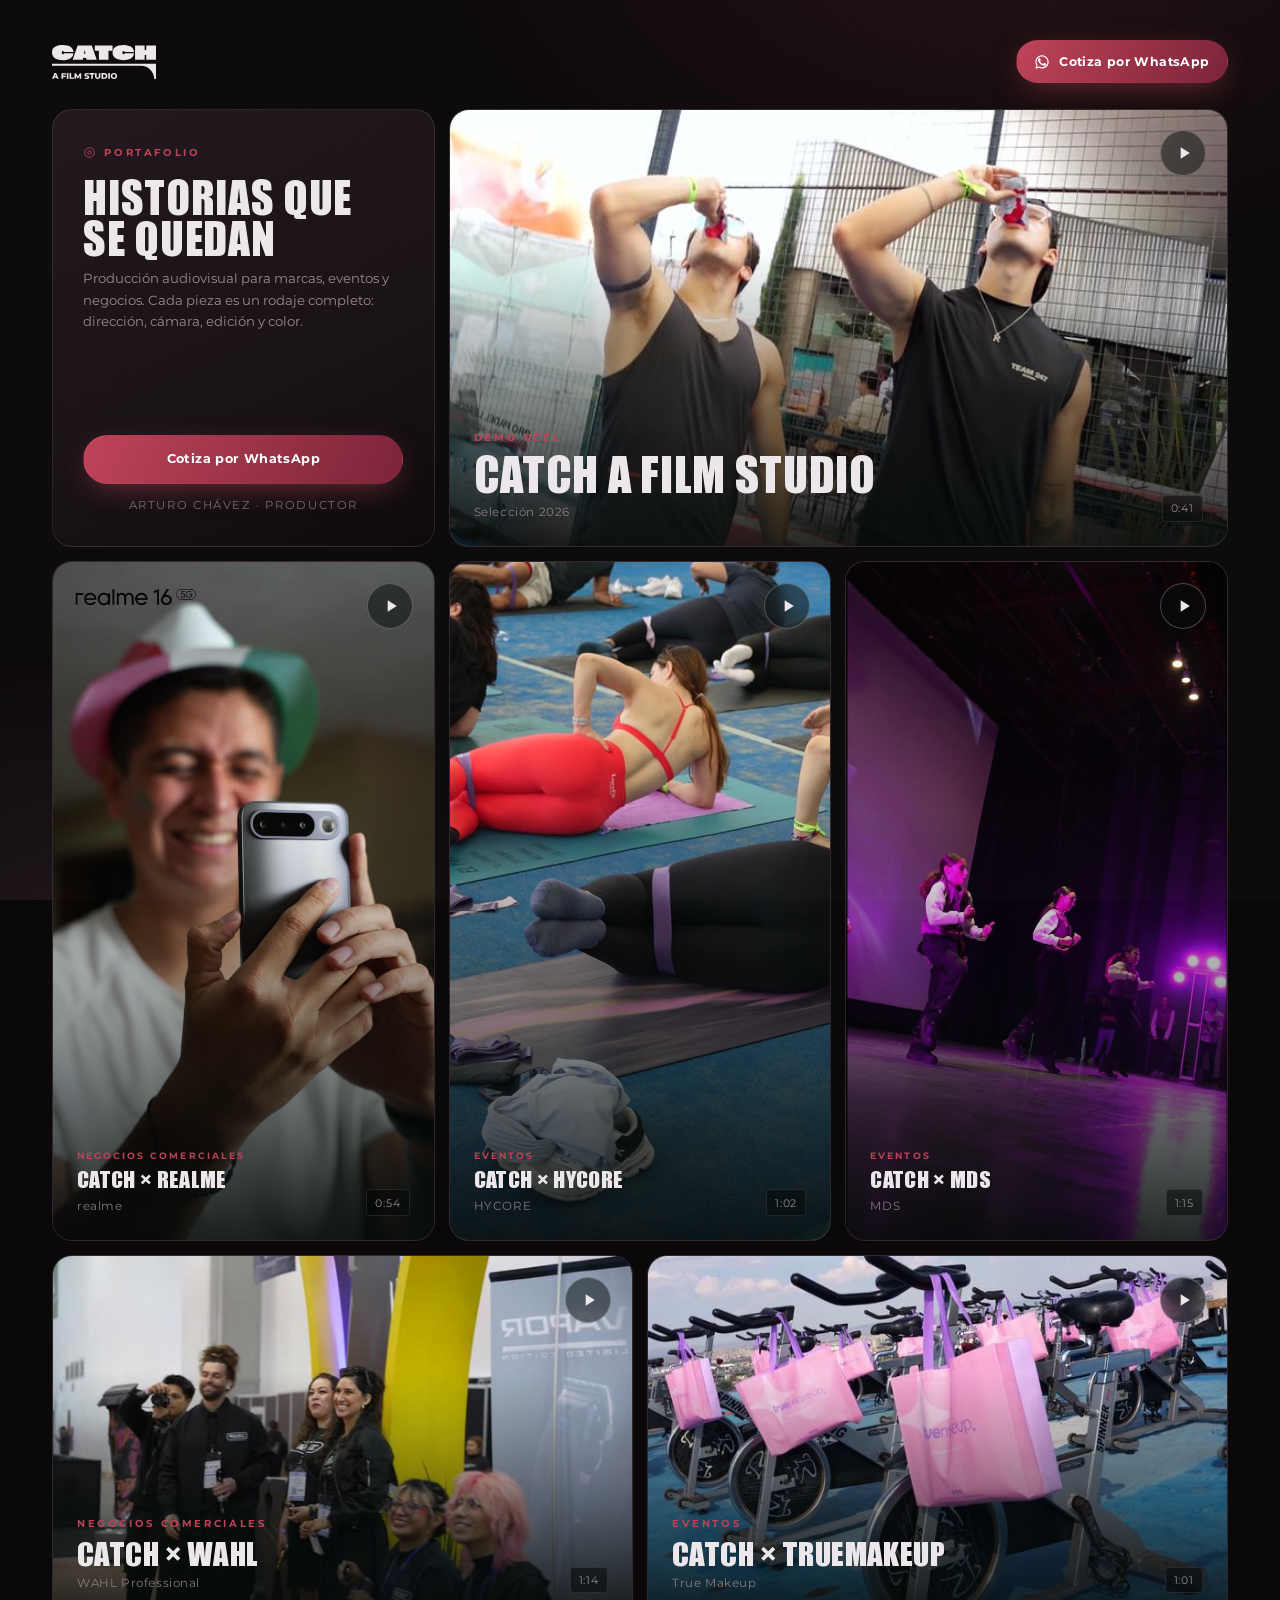
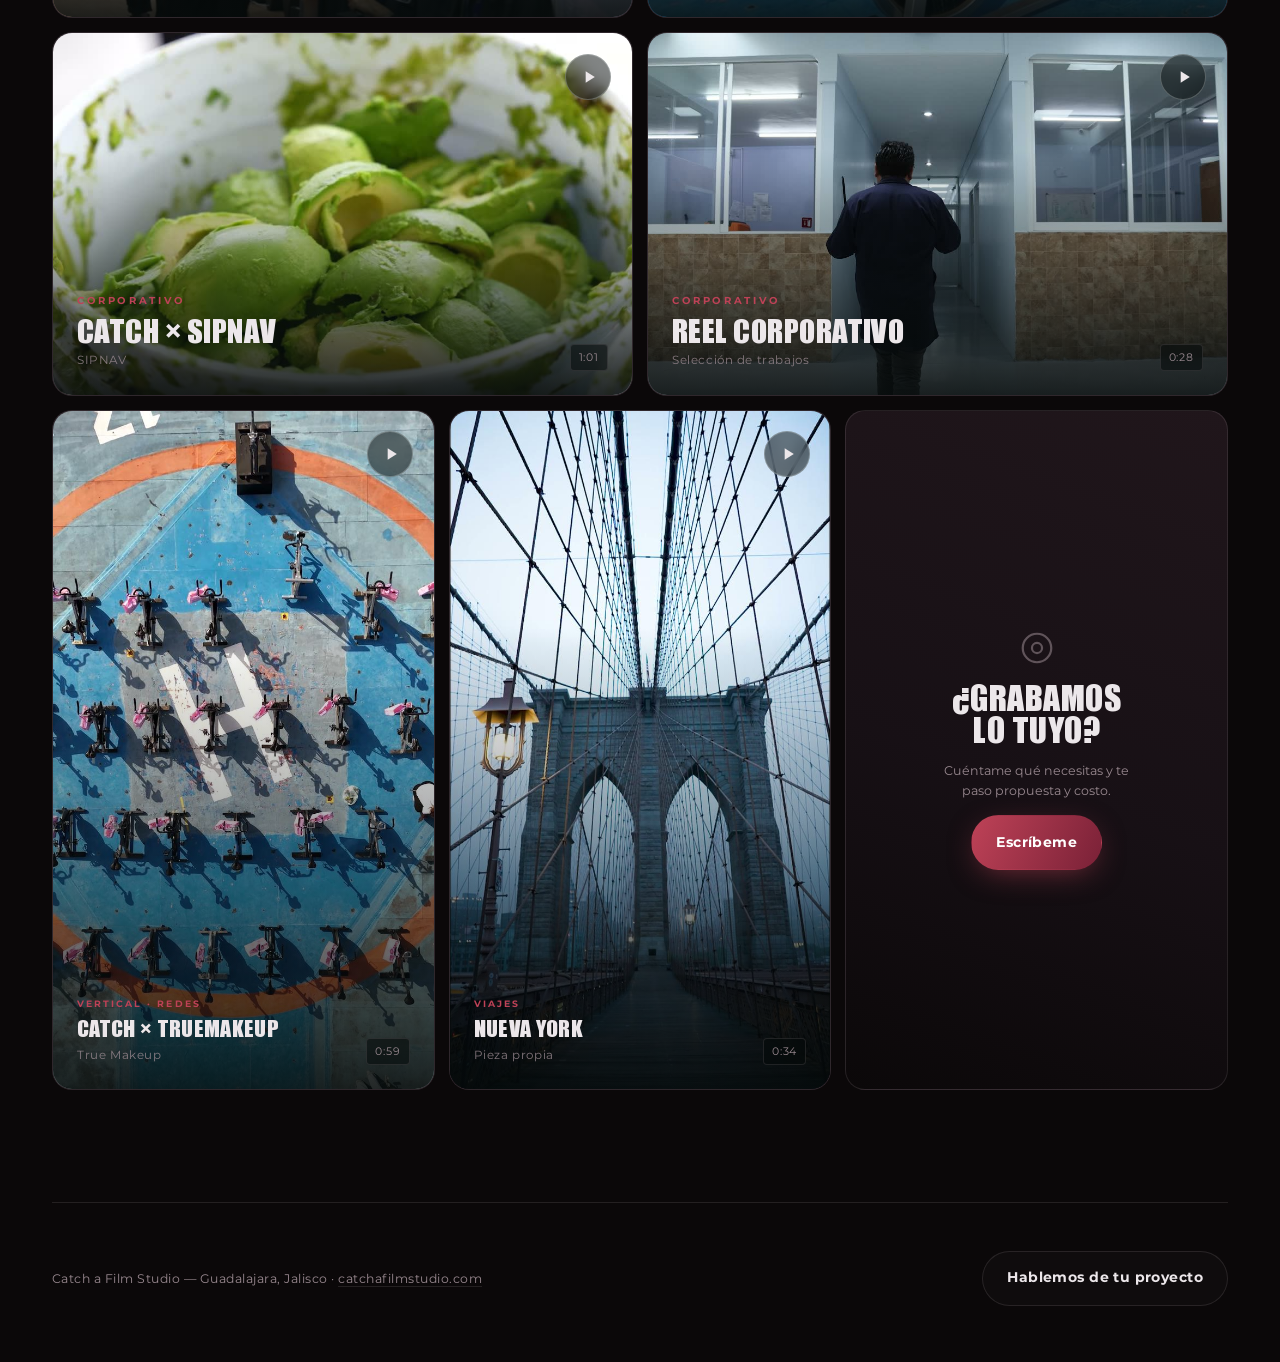
==== commit c3a10f36: "portafolio: actualiza a la identidad Vino (igual que la web) Recolor de la paleta teal/petroleo ante" ====
--- a/portafolio/index.html
+++ b/portafolio/index.html
@@ -6,6 +6,7 @@
 <title>Portafolio — Catch a Film Studio</title>
 <meta name="description" content="Portafolio de video de Catch a Film Studio. Producción audiovisual para marcas, eventos y negocios.">
 <meta name="robots" content="noindex">
+<meta name="theme-color" content="#0B0809">
 <meta property="og:title" content="Portafolio — Catch a Film Studio">
 <meta property="og:description" content="Producción audiovisual para marcas, eventos y negocios.">
 <meta property="og:type" content="website">
@@ -23,8 +24,11 @@
 @font-face{font-family:'Montserrat'; font-weight:400; font-display:swap; src:url(../fonts/montserrat-400.woff2) format('woff2')}
 @font-face{font-family:'Montserrat'; font-weight:700; font-display:swap; src:url(../fonts/montserrat-700.woff2) format('woff2')}
 :root{
-  --negro:#050A0A; --petroleo:#0D191F; --card:#11212A; --card-2:#152935;
-  --salvia:#BBC9C7; --bruma:#E0EAE9; --line:rgba(187,201,199,.14);
+  /* Identidad Vino — igual que catchafilmstudio.com */
+  --negro:#0B0809; --petroleo:#171015; --card:#171015; --card-2:#20161B;
+  --salvia:#9A8A91;                     /* texto tenue (muted) */
+  --accent:#BE4257; --accent2:#7A2137;  /* vino: acentos y categorías */
+  --bruma:#ECE7EA; --line:rgba(222,205,212,.12);
   --wa:#25D366; --wa-dark:#1FB457;
   --maxw:1240px; --gap:14px; --r:20px;
   --display:'CatchImpact','Haettenschweiler','Arial Narrow Bold',sans-serif;
@@ -48,8 +52,8 @@
 body::after{
   content:""; position:fixed; inset:0; z-index:-1; pointer-events:none;
   background:
-    radial-gradient(900px 520px at 78% -8%, rgba(21,41,53,.85), transparent 65%),
-    radial-gradient(700px 480px at 8% 105%, rgba(13,25,31,.9), transparent 60%);
+    radial-gradient(900px 520px at 78% -8%, rgba(190,66,87,.12), transparent 62%),
+    radial-gradient(700px 480px at 8% 105%, rgba(32,22,27,.92), transparent 60%);
 }
 a{color:inherit; text-decoration:none}
 img{max-width:100%; display:block}
@@ -71,10 +75,10 @@
   border:1px solid transparent; font-family:var(--body);
   transition:transform .15s ease, background .2s, border-color .2s, color .2s;
 }
-.btn-wa{background:var(--wa); color:#04140a}
-.btn-wa:hover{background:var(--wa-dark); transform:translateY(-2px)}
+.btn-wa{background:linear-gradient(115deg,var(--accent),var(--accent2)); color:#fff; box-shadow:0 8px 30px -8px rgba(190,66,87,.6)}
+.btn-wa:hover{transform:translateY(-2px); box-shadow:0 12px 34px -8px rgba(190,66,87,.72); filter:brightness(1.06)}
 .btn-ghost{border-color:var(--line); color:var(--bruma); background:rgba(255,255,255,.02)}
-.btn-ghost:hover{border-color:var(--salvia); transform:translateY(-2px)}
+.btn-ghost:hover{border-color:var(--accent); color:#fff; transform:translateY(-2px)}
 
 /* ===== BENTO ===== */
 main{padding-bottom:clamp(2rem,6vw,4rem)}
@@ -121,7 +125,7 @@
 .tinfo{position:absolute; left:0; right:0; bottom:0; padding:clamp(1rem,2vw,1.5rem); z-index:2}
 .tcat{
   display:inline-block; font-size:.63rem; font-weight:700; letter-spacing:.26em;
-  text-transform:uppercase; color:var(--salvia); margin-bottom:.45rem;
+  text-transform:uppercase; color:var(--accent); margin-bottom:.45rem;
 }
 .ttitle{
   font-family:var(--display); font-weight:400; text-transform:uppercase;
@@ -157,9 +161,9 @@
 }
 .info-top .eyebrow{
   display:inline-flex; align-items:center; gap:.5rem; font-size:.63rem; font-weight:700;
-  letter-spacing:.26em; text-transform:uppercase; color:var(--salvia);
-}
-.eyebrow .lens{width:13px; height:13px; flex:none; color:var(--salvia)}
+  letter-spacing:.26em; text-transform:uppercase; color:var(--accent);
+}
+.eyebrow .lens{width:13px; height:13px; flex:none; color:var(--accent)}
 .info-h{
   font-family:var(--display); font-weight:400; text-transform:uppercase; line-height:.94;
   font-size:clamp(1.9rem,3.4vw,2.7rem); margin:.7rem 0 .55rem; letter-spacing:.015em;
@@ -194,7 +198,7 @@
 .foot{display:flex; align-items:center; justify-content:space-between; gap:1.2rem; flex-wrap:wrap}
 .foot-txt{font-size:.78rem; color:var(--salvia); letter-spacing:.04em}
 .foot-txt a{border-bottom:1px solid var(--line)}
-.foot-txt a:hover{color:var(--bruma); border-color:var(--salvia)}
+.foot-txt a:hover{color:var(--bruma); border-color:var(--accent)}
 
 /* ===== LIGHTBOX ===== */
 /* por encima del grano (z-index 9999), si no el ruido queda sobre el video.
@@ -221,7 +225,7 @@
 .lb-close, .lb-nav{
   position:absolute; z-index:5; width:46px; height:46px; border-radius:999px;
   display:grid; place-items:center; cursor:pointer; color:var(--bruma);
-  background:rgba(17,33,42,.85); border:1px solid var(--line);
+  background:rgba(32,22,27,.85); border:1px solid var(--line);
   transition:background .2s, color .2s, transform .2s;
 }
 .lb-close:hover, .lb-nav:hover{background:var(--bruma); color:var(--negro); transform:scale(1.07)}
